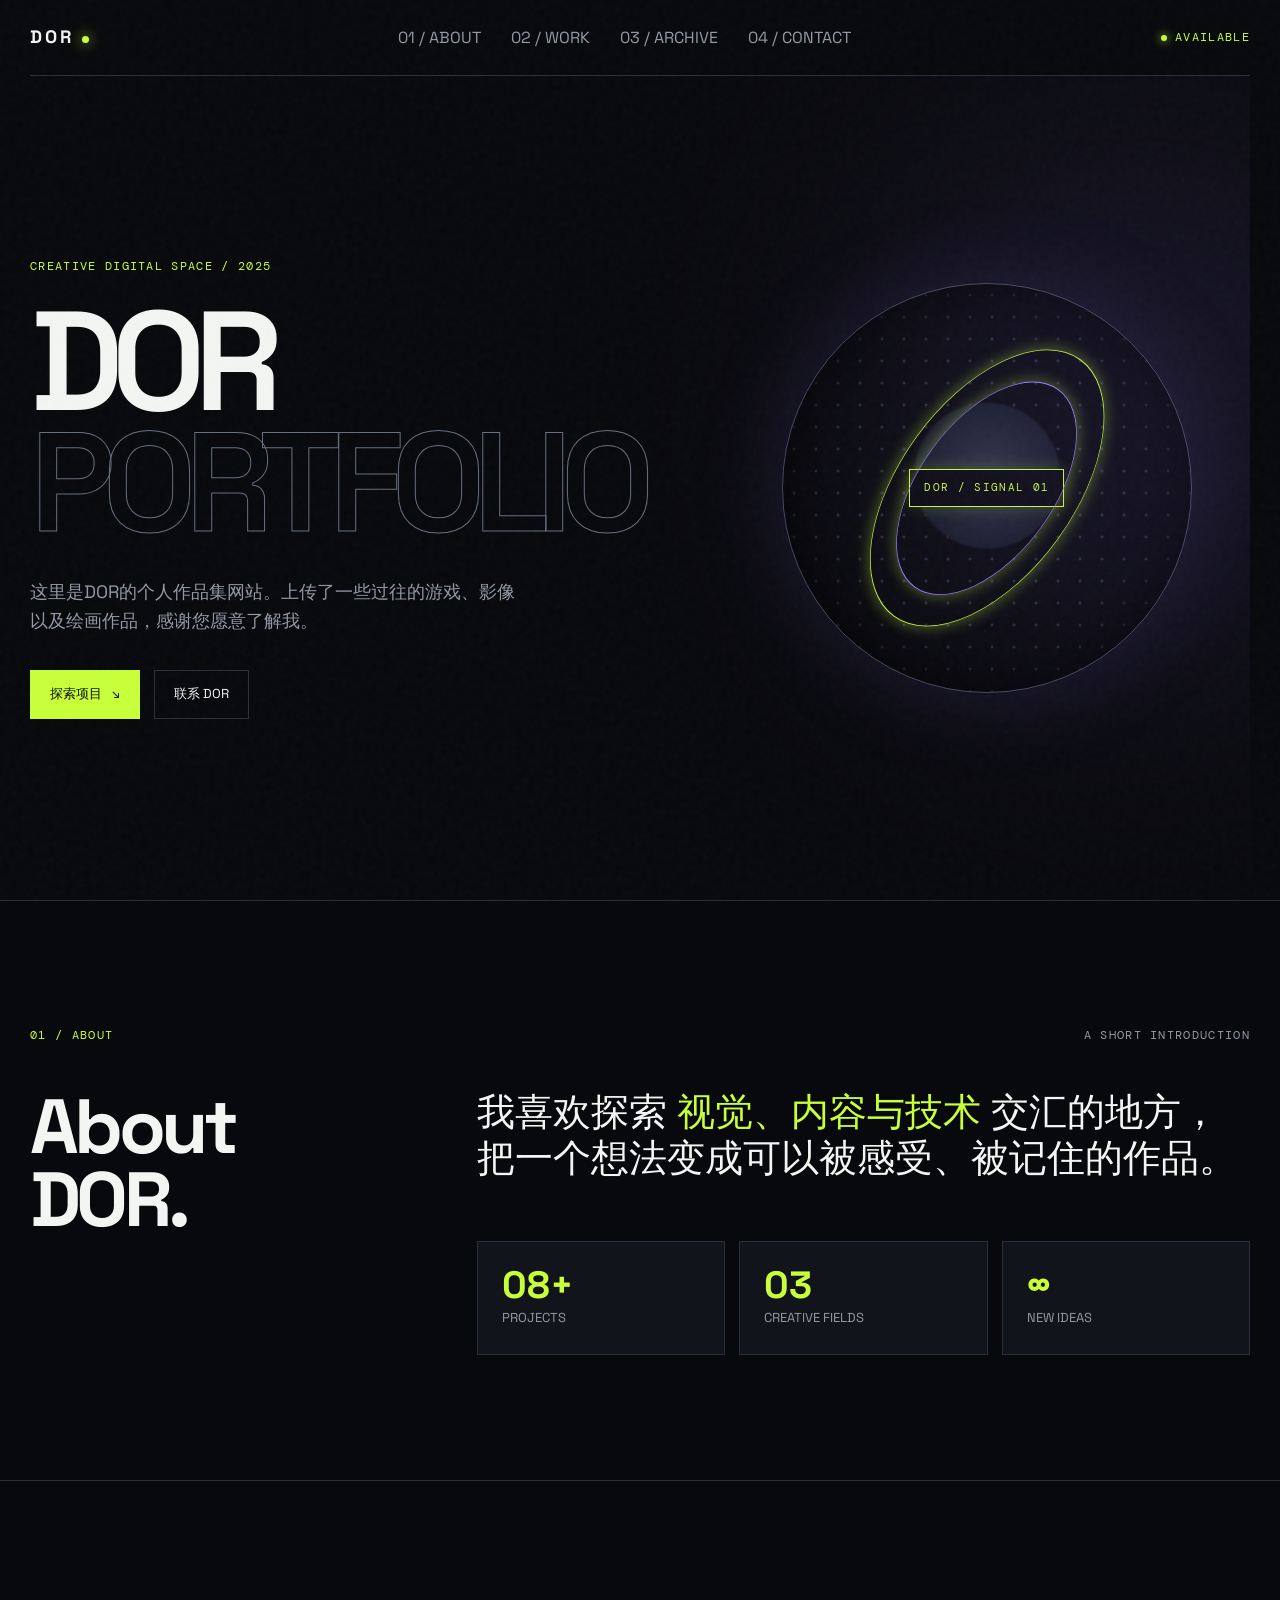
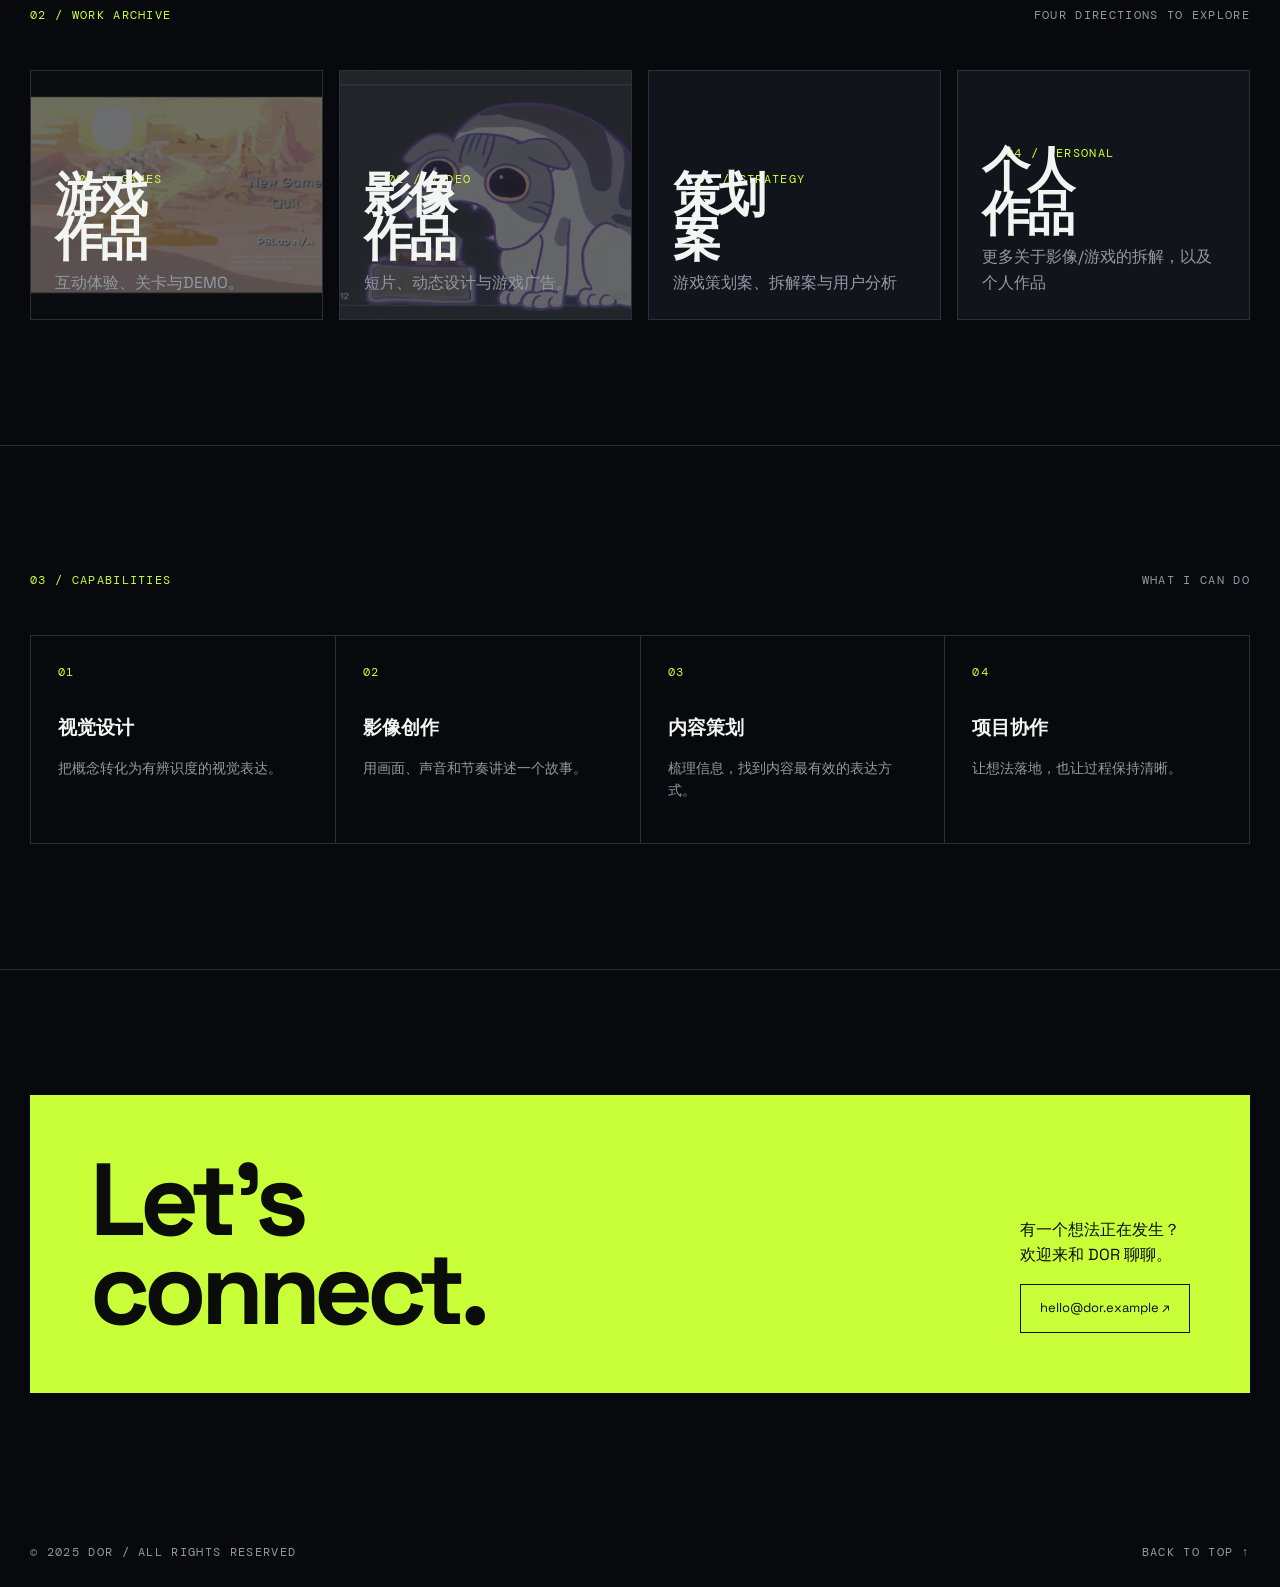
==== index.html @ 0b0930b9 "Update portfolio page metadata" ====
<!DOCTYPE html>
<html lang="zh-CN"><head><meta http-equiv="Content-Type" content="text/html; charset=UTF-8">

<meta name="viewport" content="width=device-width, initial-scale=1">
<meta name="description" content="DOR-作品展示主页">
<title>DOR - Portfolio 2026</title>
<style>
@import url('https://fonts.googleapis.com/css2?family=DM+Mono:wght@400;500&family=Space+Grotesk:wght@400;500;600;700&display=swap');
:root{--bg:#08090c;--panel:#11141a;--panel2:#171b23;--text:#f3f5f2;--muted:#9299a5;--line:#2a303b;--lime:#c8ff39;--violet:#9b7cff;--cyan:#67e8f9;--max:1220px}
*{box-sizing:border-box}html{scroll-behavior:smooth}body{margin:0;background:var(--bg);color:var(--text);font-family:'Space Grotesk',Arial,sans-serif;line-height:1.6;overflow-x:hidden}a{color:inherit;text-decoration:none}.noise{position:fixed;inset:0;pointer-events:none;opacity:.035;z-index:10;background-image:url("data:image/svg+xml,%3Csvg viewBox='0 0 160 160' xmlns='http://www.w3.org/2000/svg'%3E%3Cfilter id='n'%3E%3CfeTurbulence type='fractalNoise' baseFrequency='.9' numOctaves='4' stitchTiles='stitch'/%3E%3C/filter%3E%3Crect width='100%25' height='100%25' filter='url(%23n)' opacity='.75'/%3E%3C/svg%3E")}.container{width:min(calc(100% - 48px),var(--max));margin:auto}.mono{font-family:'DM Mono',monospace;text-transform:uppercase;letter-spacing:.11em;font-size:12px}.nav{height:76px;border-bottom:1px solid var(--line);display:flex;align-items:center;justify-content:space-between;position:relative;z-index:2}.brand{font-weight:700;letter-spacing:.18em;font-size:18px}.brand i{display:inline-block;width:7px;height:7px;background:var(--lime);border-radius:50%;margin-left:7px;box-shadow:0 0 14px var(--lime)}.navlinks{display:flex;gap:30px;color:var(--muted)}.navlinks a:hover{color:var(--lime)}.status{color:var(--lime);display:flex;align-items:center;gap:8px}.status:before{content:'';width:6px;height:6px;border-radius:50%;background:var(--lime);box-shadow:0 0 10px var(--lime)}
.hero{min-height:calc(100vh - 76px);display:grid;grid-template-columns:1.1fr .9fr;align-items:center;gap:50px;position:relative;overflow:hidden}.hero:after{content:'';position:absolute;width:480px;height:480px;border-radius:50%;right:-130px;top:10%;background:var(--violet);filter:blur(140px);opacity:.16;pointer-events:none}.eyebrow{color:var(--lime);margin-bottom:25px}.hero h1{font-size:clamp(64px,11vw,156px);line-height:.86;letter-spacing:-.09em;margin:0 0 35px;font-weight:600;max-width:730px}.hero h1 span{color:transparent;-webkit-text-stroke:1px #65707f}.hero-copy{max-width:500px;color:var(--muted);font-size:18px}.hero-actions{display:flex;gap:14px;margin-top:34px;flex-wrap:wrap}.btn{display:inline-flex;align-items:center;gap:10px;padding:13px 19px;border:1px solid var(--line);font-size:13px;transition:.25s}.btn.primary{background:var(--lime);border-color:var(--lime);color:#0b0d0b}.btn:hover{transform:translateY(-3px);box-shadow:0 0 24px #c8ff3940}.orb{width:min(100%,410px);aspect-ratio:1;border:1px solid #424958;border-radius:50%;margin:auto;position:relative;display:grid;place-items:center;background:radial-gradient(circle at 50% 47%,#272e3c 0 4%,#151a24 24%,transparent 25%),radial-gradient(circle,#242b38 0 1px,transparent 2px);background-size:auto,22px 22px;box-shadow:inset 0 0 60px #000,0 0 100px #9b7cff22}.orb:before,.orb:after{content:'';position:absolute;border:1px solid var(--lime);border-radius:50%;inset:11%;transform:rotate(36deg) scaleX(.55);box-shadow:0 0 20px #c8ff3966}.orb:after{inset:20%;border-color:var(--violet);transform:rotate(-54deg) scaleY(.55)}.orb-label{position:absolute;background:var(--bg);padding:9px 14px;color:var(--lime);border:1px solid var(--lime);font-size:11px;letter-spacing:.12em;box-shadow:0 0 18px #c8ff3933}
.section{padding:125px 0;border-top:1px solid var(--line)}.section-head{display:flex;justify-content:space-between;align-items:flex-end;margin-bottom:45px}.section h2{font-size:clamp(38px,6vw,78px);letter-spacing:-.06em;line-height:.95;margin:0}.section-index{color:var(--lime)}.intro{display:grid;grid-template-columns:1fr 2fr;gap:60px}.intro p{font-size:clamp(22px,3vw,38px);line-height:1.2;margin:0;max-width:780px}.intro p em{color:var(--lime);font-style:normal}.stats{display:grid;grid-template-columns:repeat(3,1fr);gap:14px;margin-top:60px}.stat{border:1px solid var(--line);padding:24px;background:var(--panel)}.stat strong{font-size:38px;display:block;color:var(--lime);line-height:1}.stat span{color:var(--muted);font-size:13px}
.work-grid{display:grid;grid-template-columns:1.35fr .85fr;gap:16px}.work-card{min-height:360px;background:var(--panel);border:1px solid var(--line);position:relative;overflow:hidden;padding:25px;display:flex;flex-direction:column;justify-content:space-between;transition:.3s}.work-card:hover{border-color:var(--lime);transform:translateY(-5px)}.work-card.large{grid-row:span 2;min-height:736px}.visual{position:absolute;inset:0;opacity:.72;background:radial-gradient(circle at 70% 35%,#9b7cffaa 0 2%,transparent 24%),linear-gradient(135deg,#131825,#090a0e 65%)}.work-card:nth-child(2) .visual{background:radial-gradient(circle at 30% 45%,#c8ff39aa 0 1%,transparent 20%),linear-gradient(145deg,#26331e,#0b0e0d 70%)}.work-card:nth-child(3) .visual{background:linear-gradient(135deg,#152c36,#11141a 54%),repeating-linear-gradient(120deg,transparent 0 15px,#67e8f922 16px 17px)}.work-card:after{content:'↗';position:absolute;right:25px;bottom:20px;font-size:28px;color:var(--lime)}.work-meta,.work-title{position:relative;z-index:1}.work-meta{display:flex;justify-content:space-between;color:#d1d5dc}.work-title h3{font-size:clamp(28px,4vw,54px);letter-spacing:-.06em;margin:0 0 6px}.work-title p{color:#bdc3cb;margin:0;max-width:390px}.play{display:inline-grid;place-items:center;width:48px;height:48px;border:1px solid var(--lime);color:var(--lime);border-radius:50%;font-size:16px}
.skills{display:grid;grid-template-columns:repeat(4,1fr);gap:1px;background:var(--line);border:1px solid var(--line)}.skill{background:var(--bg);padding:27px;min-height:180px}.skill b{font-size:19px}.skill p{color:var(--muted);font-size:14px}.skill-no{color:var(--lime);display:block;margin-bottom:30px}.contact{background:var(--lime);color:#0b0d0b;padding:60px;display:flex;justify-content:space-between;gap:30px;align-items:end}.contact h2{font-size:clamp(42px,8vw,105px);margin:0;line-height:.87}.contact .btn{border-color:#0b0d0b;color:#0b0d0b}.footer{padding:25px 0;color:var(--muted);display:flex;justify-content:space-between}.mobile-toggle{display:none;background:none;border:0;color:var(--text);font-size:22px}
@media(max-width:800px){.container{width:min(calc(100% - 30px),var(--max))}.navlinks{display:none}.mobile-toggle{display:block}.navlinks.open{display:flex;position:absolute;top:76px;left:0;right:0;background:var(--bg);padding:20px;flex-direction:column;border-bottom:1px solid var(--line)}.status{display:none}.hero{grid-template-columns:1fr;padding:80px 0 100px;min-height:auto}.hero h1{font-size:clamp(64px,20vw,120px)}.orb{width:min(82vw,350px);margin-top:20px}.section{padding:80px 0}.intro{grid-template-columns:1fr;gap:25px}.stats{margin-top:35px}.work-grid{grid-template-columns:1fr}.work-card.large{grid-row:auto;min-height:480px}.work-card{min-height:330px}.skills{grid-template-columns:1fr 1fr}.skill{min-height:160px;padding:18px}.contact{padding:35px 25px;display:block}.contact .btn{margin-top:28px}.footer{font-size:11px}}
@media(max-width:460px){.skills{grid-template-columns:1fr}.hero-copy{font-size:16px}.section-head{display:block}.section-index{display:block;margin-bottom:18px}}

.category-grid{display:grid;grid-template-columns:repeat(4,1fr);gap:16px}.category-card{min-height:250px;background:var(--panel);border:1px solid var(--line);position:relative;overflow:hidden;padding:24px;display:flex;flex-direction:column;justify-content:flex-end;transition:.3s}.category-card:hover{border-color:var(--lime);transform:translateY(-5px)}.category-card h3{font-size:clamp(28px,4vw,48px);line-height:.92;letter-spacing:-.06em;margin:8px 0}.category-card p{color:var(--muted);margin:0}.category-no{color:var(--lime);position:absolute;left:24px;top:24px}.category-card>.category-cover{position:absolute;inset:0;width:100%;height:100%;object-fit:cover;opacity:.38;filter:saturate(.72) contrast(1.08);z-index:0}.category-card>*:not(.category-cover){position:relative;z-index:1}.category-view{display:none;padding:110px 0 130px;border-top:1px solid var(--line)}.category-view.is-active{display:block}.view-top{display:flex;justify-content:space-between;align-items:flex-end;gap:40px;margin-bottom:55px}.view-top h1{font-size:clamp(58px,10vw,132px);line-height:.86;letter-spacing:-.08em;margin:14px 0 24px}.view-top h1 span{color:transparent;-webkit-text-stroke:1px #65707f}.view-copy{max-width:560px;color:var(--muted);font-size:18px;margin:0}.view-back{color:var(--lime);white-space:nowrap}.archive-grid{display:grid;grid-template-columns:repeat(3,1fr);gap:16px}.archive-card{min-height:300px;background:var(--panel);border:1px solid var(--line);padding:24px;display:flex;flex-direction:column;justify-content:space-between;transition:.3s}.archive-card:hover{border-color:var(--lime);transform:translateY(-5px)}.archive-card h2{font-size:clamp(26px,3vw,42px);letter-spacing:-.05em;margin:12px 0 8px}.archive-card p{color:var(--muted);margin:0}.archive-tag{color:var(--lime)}.archive-card.placeholder{border-style:dashed;color:var(--muted);justify-content:center;align-items:flex-start;gap:18px}.archive-card.placeholder strong{font-size:64px;line-height:1;color:var(--lime);font-weight:400}.game-media{margin:-24px -24px 22px;aspect-ratio:16/9;background:#050608;overflow:hidden}.game-media video{display:block;width:100%;height:100%;object-fit:cover}.view-note{color:var(--muted);margin:28px 0 0}.archive-card.has-cover{position:relative;overflow:hidden}.archive-card.has-cover .archive-cover{position:absolute;inset:0;width:100%;height:100%;object-fit:cover;opacity:.32;filter:saturate(.8) contrast(1.08)}.archive-card.has-cover>div,.archive-card.has-cover>a{position:relative;z-index:1}
@media(max-width:900px){.category-grid{grid-template-columns:repeat(2,1fr)}.archive-grid{grid-template-columns:repeat(2,1fr)}}@media(max-width:800px){.view-top{display:block}.view-back{display:inline-block;margin-top:24px}}@media(max-width:520px){.category-grid,.archive-grid{grid-template-columns:1fr}.category-card{min-height:200px}.view-top h1{font-size:clamp(52px,16vw,86px)}}
/* The ninth game is a portrait video (642 x 1136), so keep its native frame
   instead of forcing it into the archive's default 16:9 media box. */
.game-media:has(video[poster$="game-9-cover.png"]){aspect-ratio:642/1136}
.game-media:has(video[poster$="game-9-cover.png"]) video{object-fit:contain;background:#050608}
.archive-card:has(video[poster$="game-9-cover.png"]){align-self:start}
.video-media{margin:-24px -24px 22px;aspect-ratio:9/16;background:#050608;overflow:hidden}
.video-media video{display:block;width:100%;height:100%;object-fit:contain;background:#050608}
.video-archive-card{align-self:start}
</style>
</head>
<body>
<div class="noise"></div>
<header class="container nav">
  <a class="brand" href="#top">DOR<i></i></a>
  <nav class="navlinks" id="navlinks"><a href="#about">01 / ABOUT</a><a href="#archive">02 / WORK</a><a href="#archive">03 / ARCHIVE</a><a href="#contact">04 / CONTACT</a></nav>
  <div class="status mono">AVAILABLE</div><button class="mobile-toggle" aria-label="打开菜单" onclick="document.getElementById(&#39;navlinks&#39;).classList.toggle(&#39;open&#39;)">☰</button>
</header>
<main id="top"><div class="home-content" id="home-content">
<section class="container hero"><div><div class="eyebrow mono">CREATIVE DIGITAL SPACE / 2025</div><h1>DOR<br><span>PORTFOLIO</span></h1><p class="hero-copy">这里是DOR的个人作品集网站。上传了一些过往的游戏、影像以及绘画作品，感谢您愿意了解我。</p><div class="hero-actions"><a class="btn primary" href="#archive">探索项目 <span>↘</span></a><a class="btn" href="#contact">联系 DOR</a></div></div><div class="orb"><div class="orb-label mono">DOR / SIGNAL 01</div></div></section>
<section class="section" id="about"><div class="container"><div class="section-head"><span class="section-index mono">01 / ABOUT</span><span class="mono" style="color:var(--muted)">A SHORT INTRODUCTION</span></div><div class="intro"><h2>About<br>DOR.</h2><div><p>我喜欢探索 <em>视觉、内容与技术</em> 交汇的地方，把一个想法变成可以被感受、被记住的作品。</p><div class="stats"><div class="stat"><strong>08+</strong><span>PROJECTS</span></div><div class="stat"><strong>03</strong><span>CREATIVE FIELDS</span></div><div class="stat"><strong>∞</strong><span>NEW IDEAS</span></div></div></div></div></div></section>

<section class="section" id="archive"><div class="container"><div class="section-head"><span class="section-index mono">02 / WORK ARCHIVE</span><span class="mono" style="color:var(--muted)">FOUR DIRECTIONS TO EXPLORE</span></div><div class="category-grid"><a class="category-card" href="#games"><img class="category-cover" src="assets/videos/games-cover.jpg" alt="游戏作品封面"><span class="category-no mono">01 / GAMES</span><h3>游戏<br>作品</h3><p>互动体验、关卡与DEMO。</p></a><a class="category-card" href="#video"><img class="category-cover" src="assets/videos/video-archive-cover.png" alt="影像作品封面"><span class="category-no mono">02 / VIDEO</span><h3>影像<br>作品</h3><p>短片、动态设计与游戏广告。</p></a><a class="category-card" href="#strategy"><span class="category-no mono">03 / STRATEGY</span><h3>策划<br>案</h3><p>游戏策划案、拆解案与用户分析</p></a><a class="category-card" href="#personal"><span class="category-no mono">04 / PERSONAL</span><h3>个人<br>作品</h3><p>更多关于影像/游戏的拆解，以及个人作品</p></a></div></div></section>
<section class="section" id="skills"><div class="container"><div class="section-head"><span class="section-index mono">03 / CAPABILITIES</span><span class="mono" style="color:var(--muted)">WHAT I CAN DO</span></div><div class="skills"><div class="skill"><span class="skill-no mono">01</span><b>视觉设计</b><p>把概念转化为有辨识度的视觉表达。</p></div><div class="skill"><span class="skill-no mono">02</span><b>影像创作</b><p>用画面、声音和节奏讲述一个故事。</p></div><div class="skill"><span class="skill-no mono">03</span><b>内容策划</b><p>梳理信息，找到内容最有效的表达方式。</p></div><div class="skill"><span class="skill-no mono">04</span><b>项目协作</b><p>让想法落地，也让过程保持清晰。</p></div></div></div></section>
<section class="section" id="contact"><div class="container"><div class="contact"><h2>Let's<br>connect.</h2><div><p>有一个想法正在发生？<br>欢迎来和 DOR 聊聊。</p><a class="btn" href="mailto:hello@dor.example">hello@dor.example ↗</a></div></div></div></section>
</div>
<section class="category-view" id="games" data-view="games"><div class="container"><div class="view-top"><div><span class="section-index mono">01 / GAMES</span><h1>游戏<br><span>作品</span></h1><p class="view-copy">互动体验、关卡与DEMO。这里会收录游戏原型、交互叙事和可玩的作品。</p></div><a class="view-back mono" href="#archive">← 返回作品板块</a></div><div class="archive-grid"><article class="archive-card"><div class="game-media"><video controls playsinline preload="none" poster="assets/videos/game-cover-1.jpg"><source src="assets/videos/game-1.mp4" type="video/mp4">你的浏览器不支持视频播放。</video></div><div><span class="archive-tag mono">FEATURED / 001</span><h2>游戏作品 01</h2><p>《悠·田》农耕主题挂机休闲游戏</p></div><span class="mono">GAMEPLAY VIDEO ↗</span></article><article class="archive-card"><div class="game-media"><video controls playsinline preload="none" poster="assets/videos/game-2-cover.jpg"><source src="assets/videos/game-2.mp4" type="video/mp4">你的浏览器不支持视频播放。</video></div><div><span class="archive-tag mono">FEATURED / 002</span><h2>游戏作品 02</h2><p>《关于我变成面包人那件事》动作冒险游戏</p></div><span class="mono">GAMEPLAY VIDEO ↗</span></article><article class="archive-card"><div class="game-media"><video controls playsinline preload="none" poster="assets/videos/game-3-cover.jpg"><source src="assets/videos/game-3.mp4" type="video/mp4">你的浏览器不支持视频播放。</video></div><div><span class="archive-tag mono">FEATURED / 003</span><h2>游戏作品 03</h2><p>《等待风来》模拟经营类游戏</p></div><span class="mono">GAMEPLAY VIDEO ↗</span></article><article class="archive-card"><div class="game-media"><video controls playsinline preload="none" poster="assets/videos/games-4-cover.png"><source src="assets/videos/games-4.mp4" type="video/mp4">你的浏览器不支持视频播放。</video></div><div><span class="archive-tag mono">FEATURED / 004</span><h2>游戏作品 04</h2><p>《游戏开始在一周目后》动作冒险游戏</p></div><span class="mono">GAMEPLAY VIDEO ↗</span></article><article class="archive-card"><div class="game-media"><video controls playsinline preload="none" poster="assets/videos/game-5-cover.png"><source src="assets/videos/game-5-1.mp4" type="video/mp4">你的浏览器不支持视频播放。</video></div><div><span class="archive-tag mono">FEATURED / 005</span><h2>游戏作品 05</h2><p>《诗尔华的十天》角色扮演类游戏</p></div><span class="mono">GAMEPLAY VIDEO ↗</span></article><article class="archive-card"><div class="game-media"><video controls playsinline preload="none" poster="assets/videos/game-6-cover.png"><source src="assets/videos/game-6.mp4" type="video/mp4">你的浏览器不支持视频播放。</video></div><div><span class="archive-tag mono">FEATURED / 006</span><h2>游戏作品 06</h2><p>《Toroni Zero》2D像素平台跳跃+解谜</p></div><span class="mono">GAMEPLAY VIDEO ↗</span></article><article class="archive-card"><div class="game-media"><video controls playsinline preload="none" poster="assets/videos/game-7-cover.png"><source src="assets/videos/game-7-1.mp4" type="video/mp4">你的浏览器不支持视频播放。</video></div><div><span class="archive-tag mono">FEATURED / 007</span><h2>游戏作品 07</h2><p>《跌入梦境》休闲解密类游戏</p></div><span class="mono">GAMEPLAY VIDEO ↗</span></article><article class="archive-card"><div class="game-media"><video controls playsinline preload="none" poster="assets/videos/game-8-cover.png"><source src="assets/videos/game-8-1.mp4" type="video/mp4">你的浏览器不支持视频播放。</video></div><div><span class="archive-tag mono">FEATURED / 008</span><h2>游戏作品 08</h2><p>《Belief》动作冒险类游戏</p></div><span class="mono">GAMEPLAY VIDEO ↗</span></article><article class="archive-card"><div class="game-media"><video controls playsinline preload="none" poster="assets/videos/game-9-cover.png"><source src="assets/videos/game-9.mp4" type="video/mp4">你的浏览器不支持视频播放。</video></div><div><span class="archive-tag mono">FEATURED / 009</span><h2>游戏作品 09</h2><p>《Farm Feud》试玩广告</p></div><span class="mono">GAMEPLAY VIDEO ↗</span></article><article class="archive-card placeholder"><div><span class="mono">OPEN SLOT / 010</span><strong>+</strong></div><p>上传下一个游戏作品</p></article></div><p class="view-note mono">更新方式：复制一个卡片，替换标题、描述与链接即可。</p></div></section>
<section class="category-view" id="video" data-view="video"><div class="container"><div class="view-top"><div><span class="section-index mono">02 / VIDEO</span><h1>影像<br><span>作品</span></h1><p class="view-copy">短片、动态设计与游戏广告。适合放置视频封面、播放器链接、幕后花絮和系列作品。</p></div><a class="view-back mono" href="#archive">← 返回作品板块</a></div><div class="archive-grid"><article class="archive-card video-archive-card"><div class="video-media"><video controls playsinline preload="none" poster="assets/videos/video-1-cover.png"><source src="assets/videos/video-1.mp4" type="video/mp4">你的浏览器不支持视频播放。</video></div><div><span class="archive-tag mono">FEATURED / 001</span><h2>广告作品 01</h2><p>《Farm Feud》游戏广告素材</p></div><span class="mono">VIDEO / AD ↗</span></article><article class="archive-card video-archive-card"><div class="video-media"><video controls playsinline preload="none" poster="assets/videos/video-2-cover.png"><source src="assets/videos/video-2.mp4" type="video/mp4">你的浏览器不支持视频播放。</video></div><div><span class="archive-tag mono">FEATURED / 002</span><h2>广告作品 02</h2><p>《Farm Feud》游戏广告素材</p></div><span class="mono">VIDEO / AD ↗</span></article><article class="archive-card video-archive-card"><div class="video-media"><video controls playsinline preload="none" poster="assets/videos/video-3-cover.png"><source src="assets/videos/video-3.mp4" type="video/mp4">你的浏览器不支持视频播放。</video></div><div><span class="archive-tag mono">FEATURED / 003</span><h2>广告作品 03</h2><p>《Farm Feud》游戏广告素材</p></div><span class="mono">VIDEO / AD ↗</span></article><article class="archive-card video-archive-card"><div class="video-media"><video controls playsinline preload="none" poster="assets/videos/video-4-cover.png"><source src="assets/videos/video-4.mp4" type="video/mp4">你的浏览器不支持视频播放。</video></div><div><span class="archive-tag mono">FEATURED / 004</span><h2>广告作品 04</h2><p>《Farm Feud》游戏广告素材</p></div><span class="mono">VIDEO / AD ↗</span></article><article class="archive-card placeholder"><div><span class="mono">OPEN SLOT / 005</span><strong>+</strong></div><p>上传下一个影像作品</p></article></div><p class="view-note mono">更新方式：把视频链接替换到对应卡片，或添加新的 archive-card。</p></div></section>
<section class="category-view" id="strategy" data-view="strategy"><div class="container"><div class="view-top"><div><span class="section-index mono">03 / STRATEGY</span><h1>策划<br><span>案</span></h1><p class="view-copy">游戏策划案、拆解案与用户分析。用清晰的结构展示洞察、概念、执行与结果。</p></div><a class="view-back mono" href="#archive">← 返回作品板块</a></div><div class="archive-grid"><article class="archive-card placeholder"><div><span class="mono">OPEN SLOT / 001</span><strong>+</strong></div><p>上传第一份策划案</p></article><article class="archive-card placeholder"><div><span class="mono">OPEN SLOT / 002</span><strong>+</strong></div><p>上传下一份策划案</p></article><article class="archive-card placeholder"><div><span class="mono">OPEN SLOT / 003</span><strong>+</strong></div><p>上传下一份策划案</p></article></div><p class="view-note mono">更新方式：补充项目背景、职责、策略与成果，保持每张卡片信息简洁。</p></div></section>
<section class="category-view" id="personal" data-view="personal"><div class="container"><div class="view-top"><div><span class="section-index mono">04 / PERSONAL</span><h1>个人<br><span>作品</span></h1><p class="view-copy">更多关于影像/游戏的拆解，以及个人作品。记录个人实验、插画、文字、代码和其他正在发生的创作。</p></div><a class="view-back mono" href="#archive">← 返回作品板块</a></div><div class="archive-grid"><article class="archive-card"><div><span class="archive-tag mono">FEATURED / 001</span><h2>New Rituals</h2><p>一套关于日常、秩序与个人表达的视觉练习。</p></div><span class="mono">PERSONAL STUDY ↗</span></article><article class="archive-card placeholder"><div><span class="mono">OPEN SLOT / 002</span><strong>+</strong></div><p>上传下一个个人作品</p></article><article class="archive-card placeholder"><div><span class="mono">OPEN SLOT / 003</span><strong>+</strong></div><p>上传下一个个人作品</p></article></div><p class="view-note mono">更新方式：这里可以自由放入任何不属于前三类的作品。</p></div></section>
</main>
<footer class="container footer mono"><span>© 2025 DOR / ALL RIGHTS RESERVED</span><a href="#top">BACK TO TOP ↑</a></footer>
<script>document.querySelectorAll('.navlinks a').forEach(a=>a.addEventListener('click',()=>document.getElementById('navlinks').classList.remove('open')));</script>

<script>
const views=['games','video','strategy','personal'];
const home=document.getElementById('home-content');
const nav=document.getElementById('navlinks');
function renderView(){const key=location.hash.slice(1);const active=views.includes(key)?key:null;home.hidden=Boolean(active);document.querySelectorAll('.category-view').forEach(view=>view.classList.toggle('is-active',view.dataset.view===active));document.querySelectorAll('.navlinks a').forEach(link=>link.classList.toggle('active',link.getAttribute('href')==='#'+active));if(active)window.scrollTo(0,0);}
if(location.hash==='#work')location.hash='#archive';window.addEventListener('hashchange',renderView);document.querySelectorAll('.navlinks a').forEach(link=>link.addEventListener('click',()=>nav.classList.remove('open')));renderView();
</script>

<script>
// Add the next portrait ad reels without changing the existing archive markup.
const videoArchive=document.querySelector('#video .archive-grid');
const videoSlot=videoArchive?.querySelector('.archive-card.placeholder');
if(videoArchive&&videoSlot){
  const reels=Array.from({length:9},(_,i)=>i+5).map(n=>{
    const number=String(n).padStart(3,'0');
    const description=n>=8?'《钓鱼大咖》游戏广告素材':'《Farm Feud》游戏广告素材';
    return `<article class="archive-card video-archive-card"><div class="video-media"><video controls playsinline preload="none" poster="assets/videos/video-${n}-cover.png"><source src="assets/videos/video-${n}.mp4" type="video/mp4">你的浏览器不支持视频播放。</video></div><div><span class="archive-tag mono">FEATURED / ${number}</span><h2>广告作品 ${String(n).padStart(2,'0')}</h2><p>${description}</p></div><span class="mono">VIDEO / AD ↗</span></article>`;
  }).join('');
  videoSlot.outerHTML=reels+`<article class="archive-card placeholder"><div><span class="mono">OPEN SLOT / 014</span><strong>+</strong></div><p>上传下一个影像作品</p></article>`;
}
</script>

</body></html>
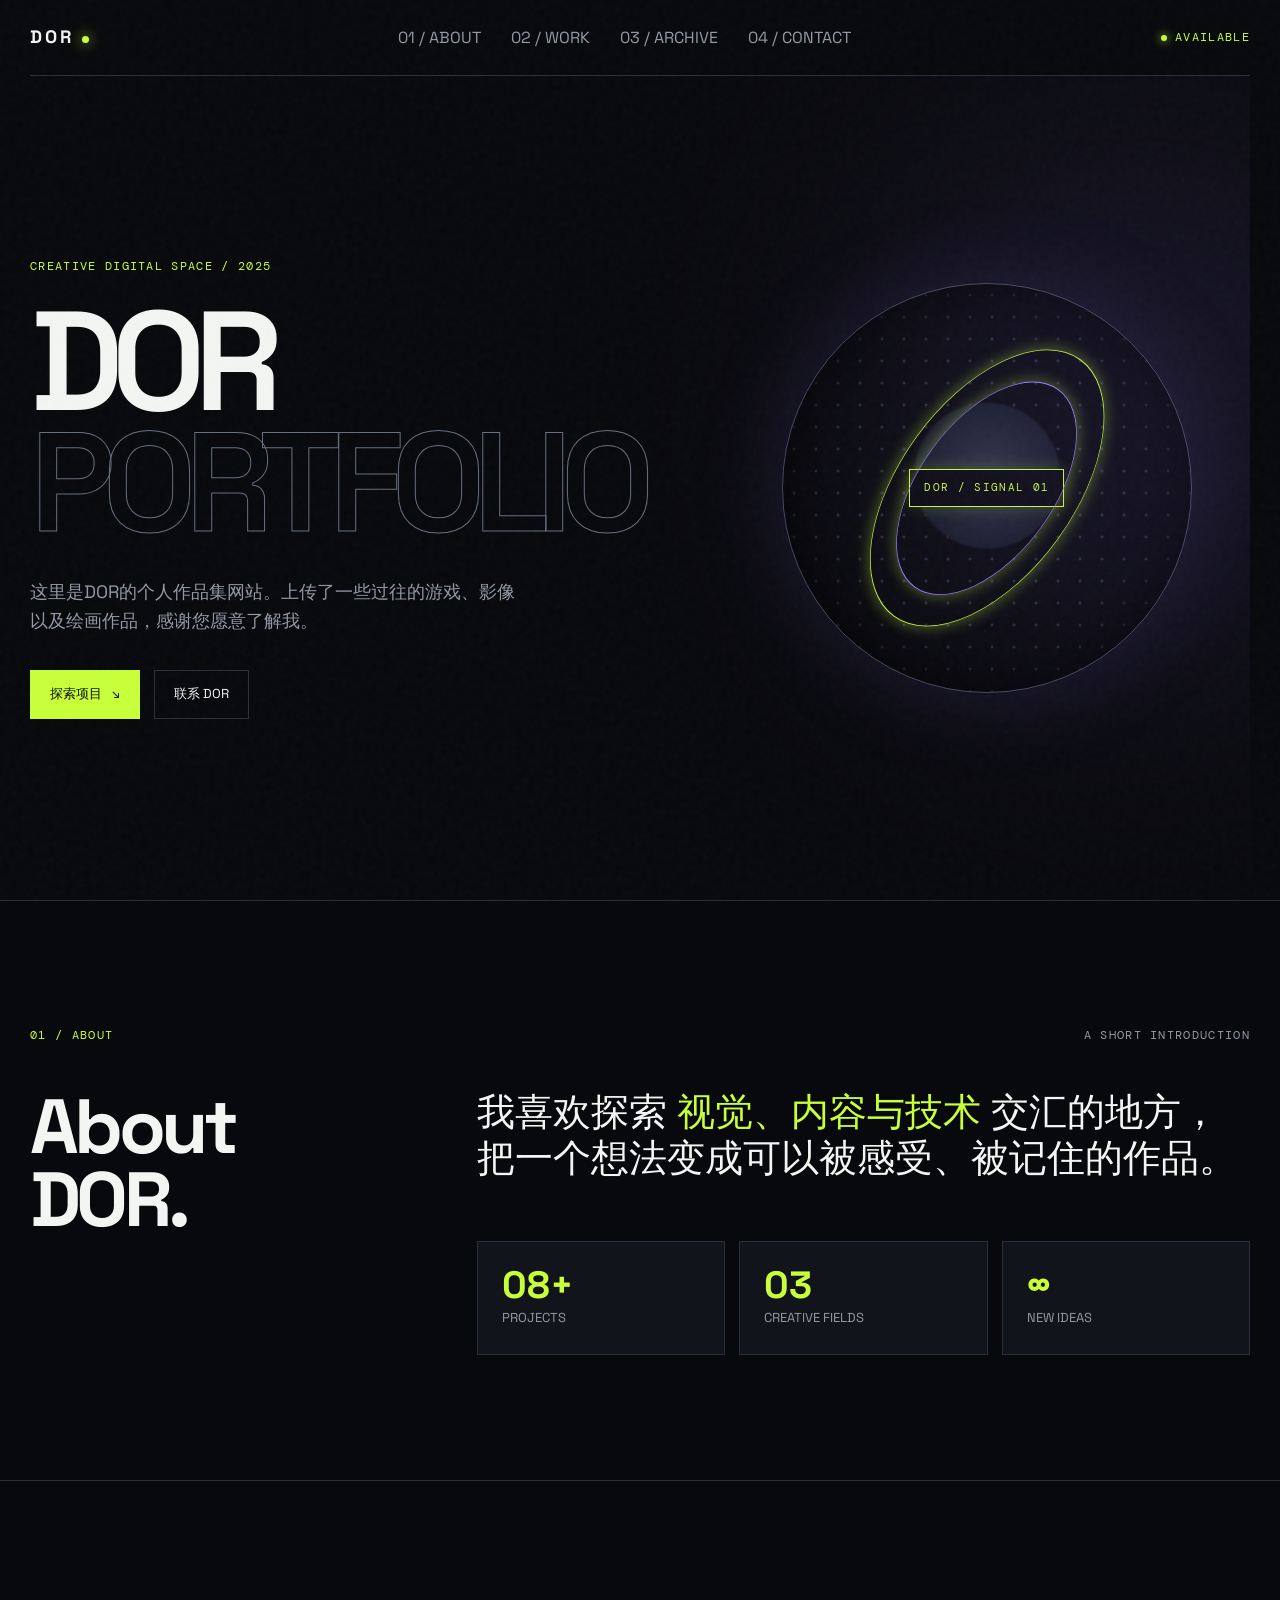
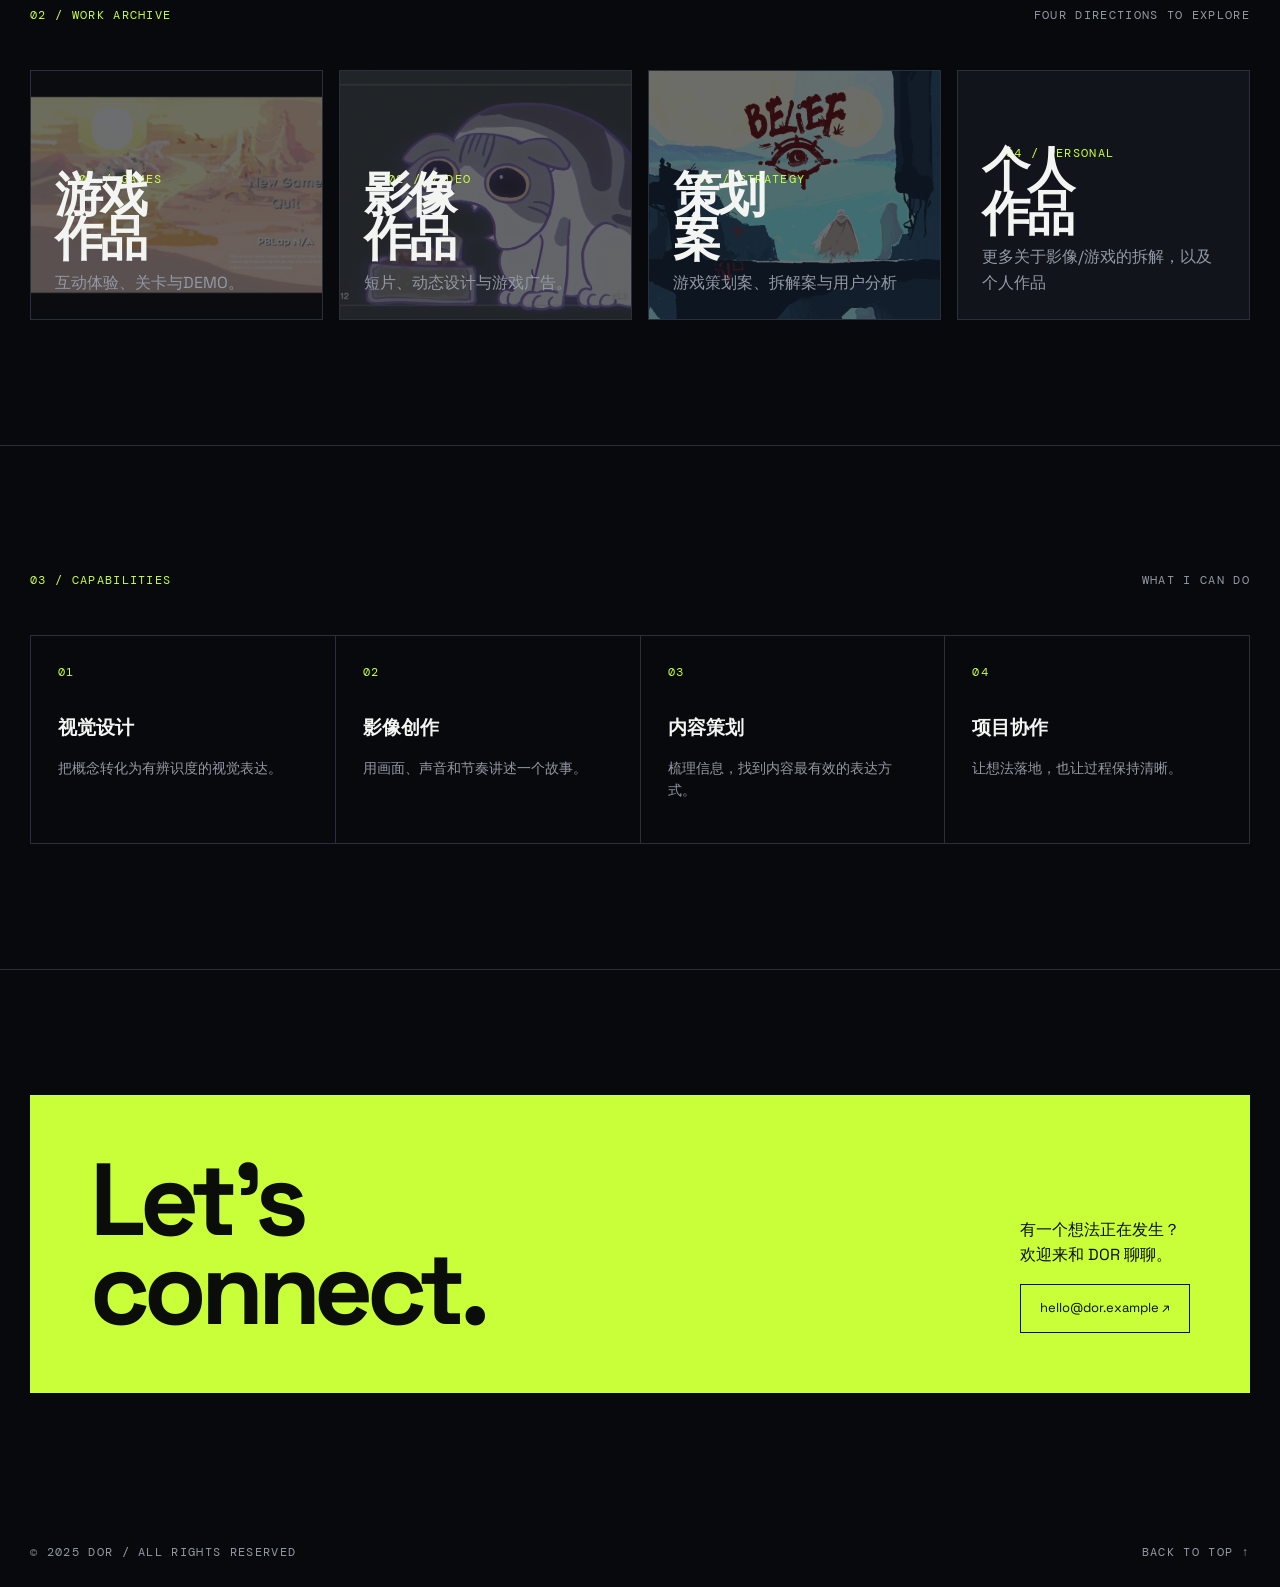
==== commit 7c93303d: "Add cover image to strategy archive card" ====
--- a/index.html
+++ b/index.html
@@ -38,7 +38,7 @@
 <section class="container hero"><div><div class="eyebrow mono">CREATIVE DIGITAL SPACE / 2025</div><h1>DOR<br><span>PORTFOLIO</span></h1><p class="hero-copy">这里是DOR的个人作品集网站。上传了一些过往的游戏、影像以及绘画作品，感谢您愿意了解我。</p><div class="hero-actions"><a class="btn primary" href="#archive">探索项目 <span>↘</span></a><a class="btn" href="#contact">联系 DOR</a></div></div><div class="orb"><div class="orb-label mono">DOR / SIGNAL 01</div></div></section>
 <section class="section" id="about"><div class="container"><div class="section-head"><span class="section-index mono">01 / ABOUT</span><span class="mono" style="color:var(--muted)">A SHORT INTRODUCTION</span></div><div class="intro"><h2>About<br>DOR.</h2><div><p>我喜欢探索 <em>视觉、内容与技术</em> 交汇的地方，把一个想法变成可以被感受、被记住的作品。</p><div class="stats"><div class="stat"><strong>08+</strong><span>PROJECTS</span></div><div class="stat"><strong>03</strong><span>CREATIVE FIELDS</span></div><div class="stat"><strong>∞</strong><span>NEW IDEAS</span></div></div></div></div></div></section>
 
-<section class="section" id="archive"><div class="container"><div class="section-head"><span class="section-index mono">02 / WORK ARCHIVE</span><span class="mono" style="color:var(--muted)">FOUR DIRECTIONS TO EXPLORE</span></div><div class="category-grid"><a class="category-card" href="#games"><img class="category-cover" src="assets/videos/games-cover.jpg" alt="游戏作品封面"><span class="category-no mono">01 / GAMES</span><h3>游戏<br>作品</h3><p>互动体验、关卡与DEMO。</p></a><a class="category-card" href="#video"><img class="category-cover" src="assets/videos/video-archive-cover.png" alt="影像作品封面"><span class="category-no mono">02 / VIDEO</span><h3>影像<br>作品</h3><p>短片、动态设计与游戏广告。</p></a><a class="category-card" href="#strategy"><span class="category-no mono">03 / STRATEGY</span><h3>策划<br>案</h3><p>游戏策划案、拆解案与用户分析</p></a><a class="category-card" href="#personal"><span class="category-no mono">04 / PERSONAL</span><h3>个人<br>作品</h3><p>更多关于影像/游戏的拆解，以及个人作品</p></a></div></div></section>
+<section class="section" id="archive"><div class="container"><div class="section-head"><span class="section-index mono">02 / WORK ARCHIVE</span><span class="mono" style="color:var(--muted)">FOUR DIRECTIONS TO EXPLORE</span></div><div class="category-grid"><a class="category-card" href="#games"><img class="category-cover" src="assets/videos/games-cover.jpg" alt="游戏作品封面"><span class="category-no mono">01 / GAMES</span><h3>游戏<br>作品</h3><p>互动体验、关卡与DEMO。</p></a><a class="category-card" href="#video"><img class="category-cover" src="assets/videos/video-archive-cover.png" alt="影像作品封面"><span class="category-no mono">02 / VIDEO</span><h3>影像<br>作品</h3><p>短片、动态设计与游戏广告。</p></a><a class="category-card" href="#strategy"><img class="category-cover" src="assets/docs/belief-cover.png" alt="策划案封面"><span class="category-no mono">03 / STRATEGY</span><h3>策划<br>案</h3><p>游戏策划案、拆解案与用户分析</p></a><a class="category-card" href="#personal"><span class="category-no mono">04 / PERSONAL</span><h3>个人<br>作品</h3><p>更多关于影像/游戏的拆解，以及个人作品</p></a></div></div></section>
 <section class="section" id="skills"><div class="container"><div class="section-head"><span class="section-index mono">03 / CAPABILITIES</span><span class="mono" style="color:var(--muted)">WHAT I CAN DO</span></div><div class="skills"><div class="skill"><span class="skill-no mono">01</span><b>视觉设计</b><p>把概念转化为有辨识度的视觉表达。</p></div><div class="skill"><span class="skill-no mono">02</span><b>影像创作</b><p>用画面、声音和节奏讲述一个故事。</p></div><div class="skill"><span class="skill-no mono">03</span><b>内容策划</b><p>梳理信息，找到内容最有效的表达方式。</p></div><div class="skill"><span class="skill-no mono">04</span><b>项目协作</b><p>让想法落地，也让过程保持清晰。</p></div></div></div></section>
 <section class="section" id="contact"><div class="container"><div class="contact"><h2>Let's<br>connect.</h2><div><p>有一个想法正在发生？<br>欢迎来和 DOR 聊聊。</p><a class="btn" href="mailto:hello@dor.example">hello@dor.example ↗</a></div></div></div></section>
 </div>
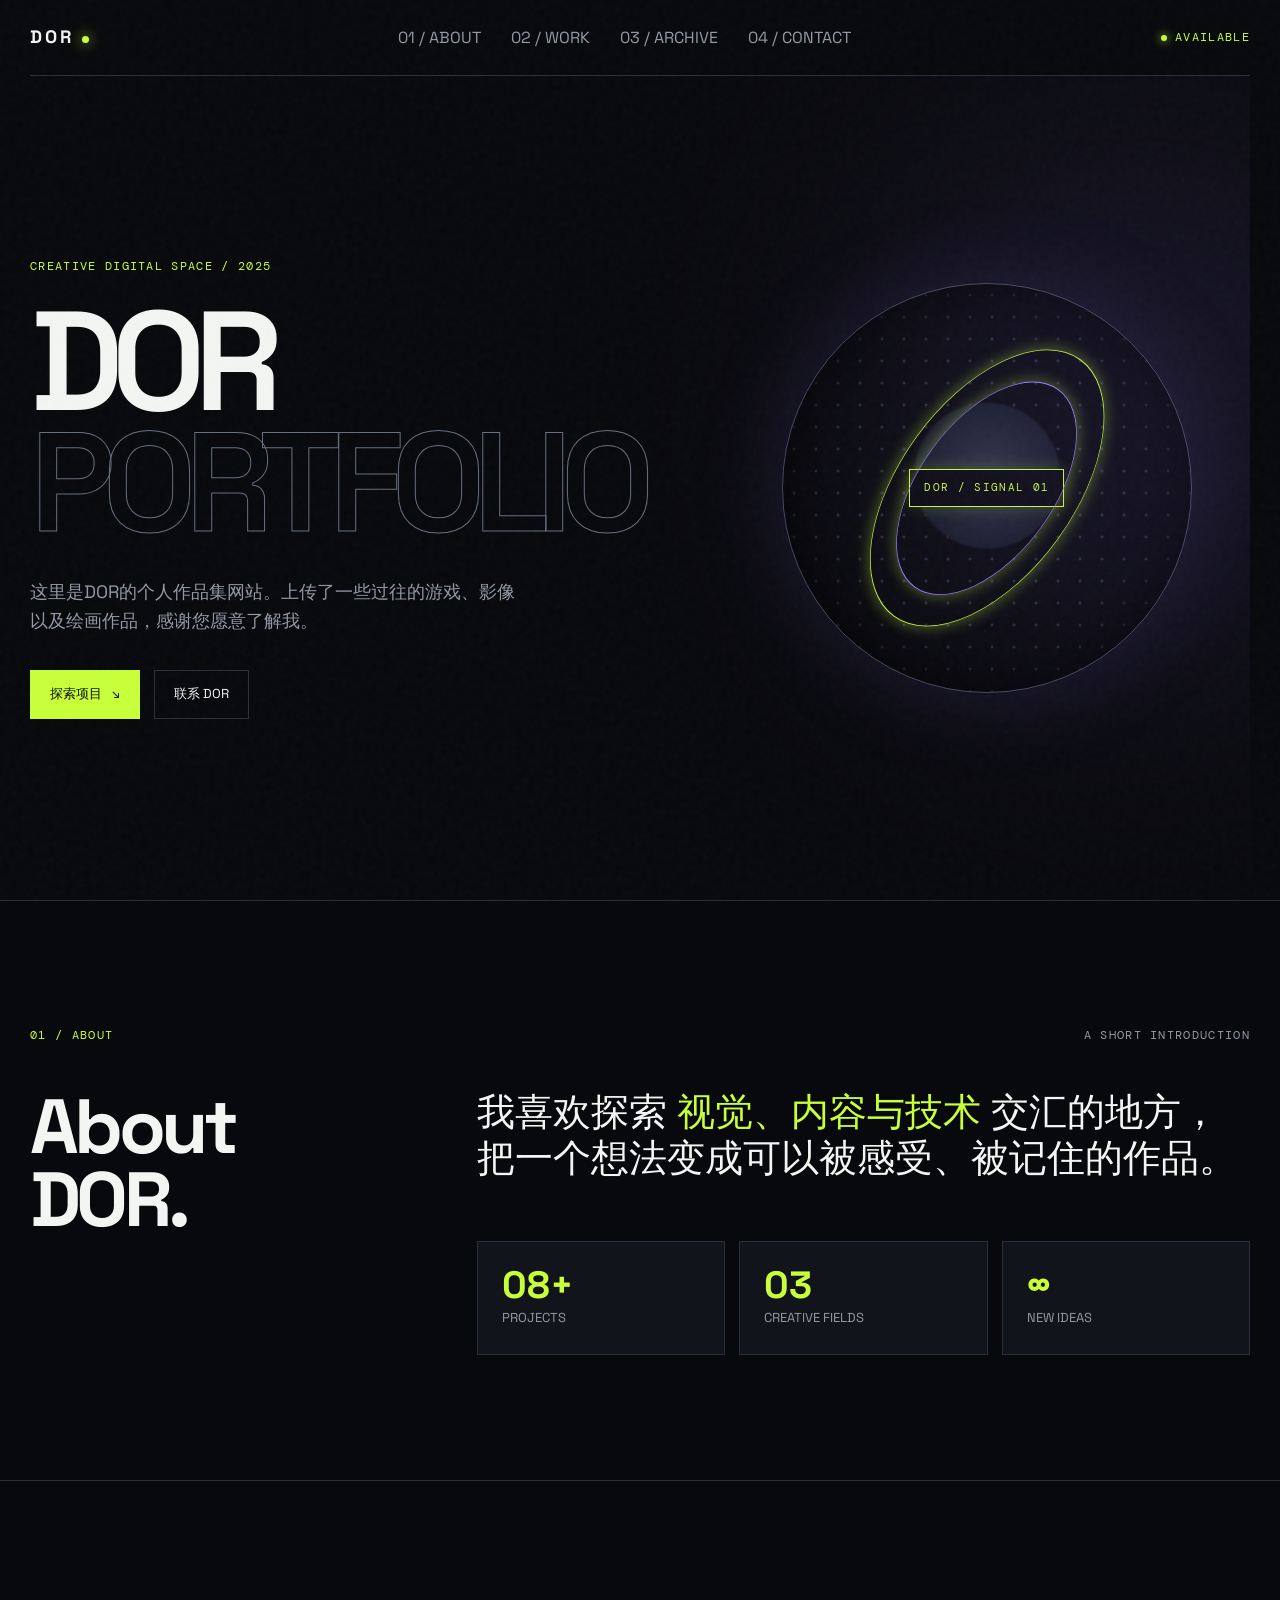
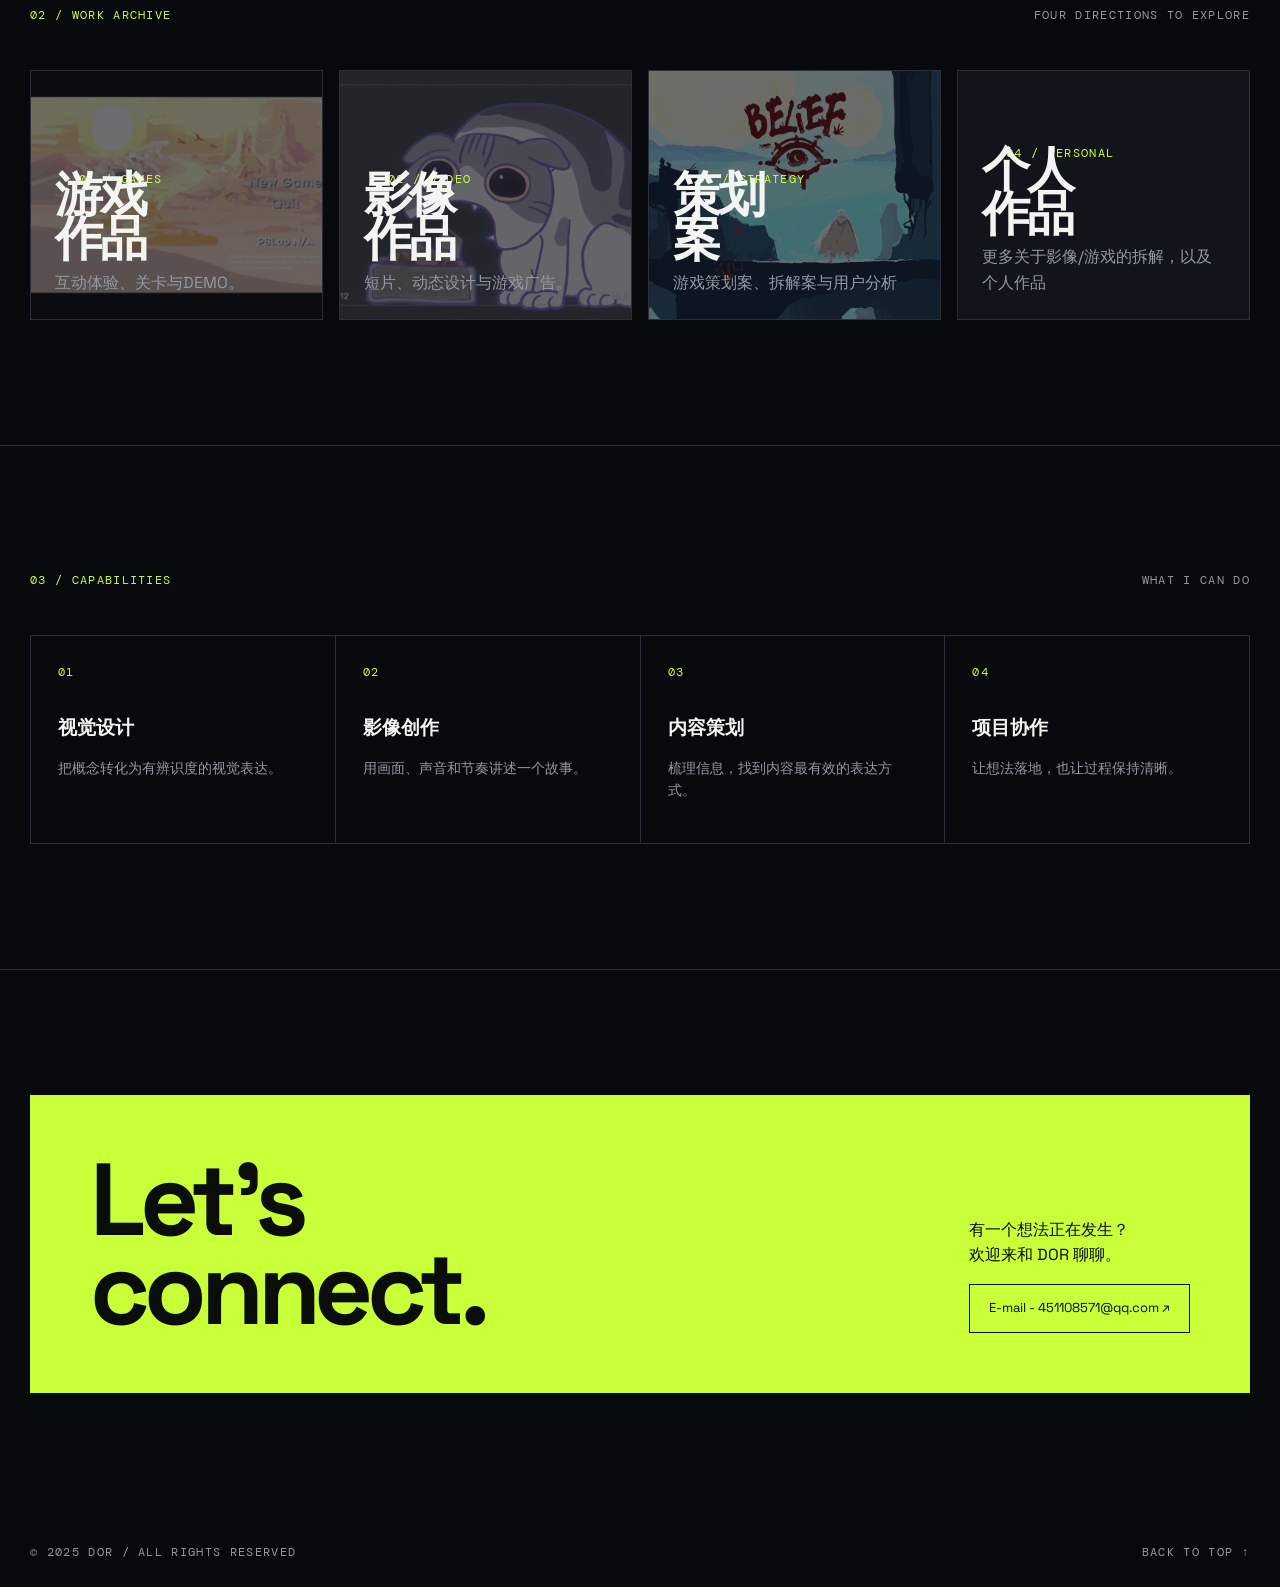
==== commit d3cbc046: "Update contact email address" ====
--- a/index.html
+++ b/index.html
@@ -40,7 +40,7 @@
 
 <section class="section" id="archive"><div class="container"><div class="section-head"><span class="section-index mono">02 / WORK ARCHIVE</span><span class="mono" style="color:var(--muted)">FOUR DIRECTIONS TO EXPLORE</span></div><div class="category-grid"><a class="category-card" href="#games"><img class="category-cover" src="assets/videos/games-cover.jpg" alt="游戏作品封面"><span class="category-no mono">01 / GAMES</span><h3>游戏<br>作品</h3><p>互动体验、关卡与DEMO。</p></a><a class="category-card" href="#video"><img class="category-cover" src="assets/videos/video-archive-cover.png" alt="影像作品封面"><span class="category-no mono">02 / VIDEO</span><h3>影像<br>作品</h3><p>短片、动态设计与游戏广告。</p></a><a class="category-card" href="#strategy"><img class="category-cover" src="assets/docs/belief-cover.png" alt="策划案封面"><span class="category-no mono">03 / STRATEGY</span><h3>策划<br>案</h3><p>游戏策划案、拆解案与用户分析</p></a><a class="category-card" href="#personal"><span class="category-no mono">04 / PERSONAL</span><h3>个人<br>作品</h3><p>更多关于影像/游戏的拆解，以及个人作品</p></a></div></div></section>
 <section class="section" id="skills"><div class="container"><div class="section-head"><span class="section-index mono">03 / CAPABILITIES</span><span class="mono" style="color:var(--muted)">WHAT I CAN DO</span></div><div class="skills"><div class="skill"><span class="skill-no mono">01</span><b>视觉设计</b><p>把概念转化为有辨识度的视觉表达。</p></div><div class="skill"><span class="skill-no mono">02</span><b>影像创作</b><p>用画面、声音和节奏讲述一个故事。</p></div><div class="skill"><span class="skill-no mono">03</span><b>内容策划</b><p>梳理信息，找到内容最有效的表达方式。</p></div><div class="skill"><span class="skill-no mono">04</span><b>项目协作</b><p>让想法落地，也让过程保持清晰。</p></div></div></div></section>
-<section class="section" id="contact"><div class="container"><div class="contact"><h2>Let's<br>connect.</h2><div><p>有一个想法正在发生？<br>欢迎来和 DOR 聊聊。</p><a class="btn" href="mailto:hello@dor.example">hello@dor.example ↗</a></div></div></div></section>
+<section class="section" id="contact"><div class="container"><div class="contact"><h2>Let's<br>connect.</h2><div><p>有一个想法正在发生？<br>欢迎来和 DOR 聊聊。</p><a class="btn" href="mailto:451108571@qq.com">E-mail - 451108571@qq.com ↗</a></div></div></div></section>
 </div>
 <section class="category-view" id="games" data-view="games"><div class="container"><div class="view-top"><div><span class="section-index mono">01 / GAMES</span><h1>游戏<br><span>作品</span></h1><p class="view-copy">互动体验、关卡与DEMO。这里会收录游戏原型、交互叙事和可玩的作品。</p></div><a class="view-back mono" href="#archive">← 返回作品板块</a></div><div class="archive-grid"><article class="archive-card"><div class="game-media"><video controls playsinline preload="none" poster="assets/videos/game-cover-1.jpg"><source src="assets/videos/game-1.mp4" type="video/mp4">你的浏览器不支持视频播放。</video></div><div><span class="archive-tag mono">FEATURED / 001</span><h2>游戏作品 01</h2><p>《悠·田》农耕主题挂机休闲游戏</p></div><span class="mono">GAMEPLAY VIDEO ↗</span></article><article class="archive-card"><div class="game-media"><video controls playsinline preload="none" poster="assets/videos/game-2-cover.jpg"><source src="assets/videos/game-2.mp4" type="video/mp4">你的浏览器不支持视频播放。</video></div><div><span class="archive-tag mono">FEATURED / 002</span><h2>游戏作品 02</h2><p>《关于我变成面包人那件事》动作冒险游戏</p></div><span class="mono">GAMEPLAY VIDEO ↗</span></article><article class="archive-card"><div class="game-media"><video controls playsinline preload="none" poster="assets/videos/game-3-cover.jpg"><source src="assets/videos/game-3.mp4" type="video/mp4">你的浏览器不支持视频播放。</video></div><div><span class="archive-tag mono">FEATURED / 003</span><h2>游戏作品 03</h2><p>《等待风来》模拟经营类游戏</p></div><span class="mono">GAMEPLAY VIDEO ↗</span></article><article class="archive-card"><div class="game-media"><video controls playsinline preload="none" poster="assets/videos/games-4-cover.png"><source src="assets/videos/games-4.mp4" type="video/mp4">你的浏览器不支持视频播放。</video></div><div><span class="archive-tag mono">FEATURED / 004</span><h2>游戏作品 04</h2><p>《游戏开始在一周目后》动作冒险游戏</p></div><span class="mono">GAMEPLAY VIDEO ↗</span></article><article class="archive-card"><div class="game-media"><video controls playsinline preload="none" poster="assets/videos/game-5-cover.png"><source src="assets/videos/game-5-1.mp4" type="video/mp4">你的浏览器不支持视频播放。</video></div><div><span class="archive-tag mono">FEATURED / 005</span><h2>游戏作品 05</h2><p>《诗尔华的十天》角色扮演类游戏</p></div><span class="mono">GAMEPLAY VIDEO ↗</span></article><article class="archive-card"><div class="game-media"><video controls playsinline preload="none" poster="assets/videos/game-6-cover.png"><source src="assets/videos/game-6.mp4" type="video/mp4">你的浏览器不支持视频播放。</video></div><div><span class="archive-tag mono">FEATURED / 006</span><h2>游戏作品 06</h2><p>《Toroni Zero》2D像素平台跳跃+解谜</p></div><span class="mono">GAMEPLAY VIDEO ↗</span></article><article class="archive-card"><div class="game-media"><video controls playsinline preload="none" poster="assets/videos/game-7-cover.png"><source src="assets/videos/game-7-1.mp4" type="video/mp4">你的浏览器不支持视频播放。</video></div><div><span class="archive-tag mono">FEATURED / 007</span><h2>游戏作品 07</h2><p>《跌入梦境》休闲解密类游戏</p></div><span class="mono">GAMEPLAY VIDEO ↗</span></article><article class="archive-card"><div class="game-media"><video controls playsinline preload="none" poster="assets/videos/game-8-cover.png"><source src="assets/videos/game-8-1.mp4" type="video/mp4">你的浏览器不支持视频播放。</video></div><div><span class="archive-tag mono">FEATURED / 008</span><h2>游戏作品 08</h2><p>《Belief》动作冒险类游戏</p></div><span class="mono">GAMEPLAY VIDEO ↗</span></article><article class="archive-card"><div class="game-media"><video controls playsinline preload="none" poster="assets/videos/game-9-cover.png"><source src="assets/videos/game-9.mp4" type="video/mp4">你的浏览器不支持视频播放。</video></div><div><span class="archive-tag mono">FEATURED / 009</span><h2>游戏作品 09</h2><p>《Farm Feud》试玩广告</p></div><span class="mono">GAMEPLAY VIDEO ↗</span></article><article class="archive-card placeholder"><div><span class="mono">OPEN SLOT / 010</span><strong>+</strong></div><p>上传下一个游戏作品</p></article></div><p class="view-note mono">更新方式：复制一个卡片，替换标题、描述与链接即可。</p></div></section>
 <section class="category-view" id="video" data-view="video"><div class="container"><div class="view-top"><div><span class="section-index mono">02 / VIDEO</span><h1>影像<br><span>作品</span></h1><p class="view-copy">短片、动态设计与游戏广告。适合放置视频封面、播放器链接、幕后花絮和系列作品。</p></div><a class="view-back mono" href="#archive">← 返回作品板块</a></div><div class="archive-grid"><article class="archive-card video-archive-card"><div class="video-media"><video controls playsinline preload="none" poster="assets/videos/video-1-cover.png"><source src="assets/videos/video-1.mp4" type="video/mp4">你的浏览器不支持视频播放。</video></div><div><span class="archive-tag mono">FEATURED / 001</span><h2>广告作品 01</h2><p>《Farm Feud》游戏广告素材</p></div><span class="mono">VIDEO / AD ↗</span></article><article class="archive-card video-archive-card"><div class="video-media"><video controls playsinline preload="none" poster="assets/videos/video-2-cover.png"><source src="assets/videos/video-2.mp4" type="video/mp4">你的浏览器不支持视频播放。</video></div><div><span class="archive-tag mono">FEATURED / 002</span><h2>广告作品 02</h2><p>《Farm Feud》游戏广告素材</p></div><span class="mono">VIDEO / AD ↗</span></article><article class="archive-card video-archive-card"><div class="video-media"><video controls playsinline preload="none" poster="assets/videos/video-3-cover.png"><source src="assets/videos/video-3.mp4" type="video/mp4">你的浏览器不支持视频播放。</video></div><div><span class="archive-tag mono">FEATURED / 003</span><h2>广告作品 03</h2><p>《Farm Feud》游戏广告素材</p></div><span class="mono">VIDEO / AD ↗</span></article><article class="archive-card video-archive-card"><div class="video-media"><video controls playsinline preload="none" poster="assets/videos/video-4-cover.png"><source src="assets/videos/video-4.mp4" type="video/mp4">你的浏览器不支持视频播放。</video></div><div><span class="archive-tag mono">FEATURED / 004</span><h2>广告作品 04</h2><p>《Farm Feud》游戏广告素材</p></div><span class="mono">VIDEO / AD ↗</span></article><article class="archive-card placeholder"><div><span class="mono">OPEN SLOT / 005</span><strong>+</strong></div><p>上传下一个影像作品</p></article></div><p class="view-note mono">更新方式：把视频链接替换到对应卡片，或添加新的 archive-card。</p></div></section>
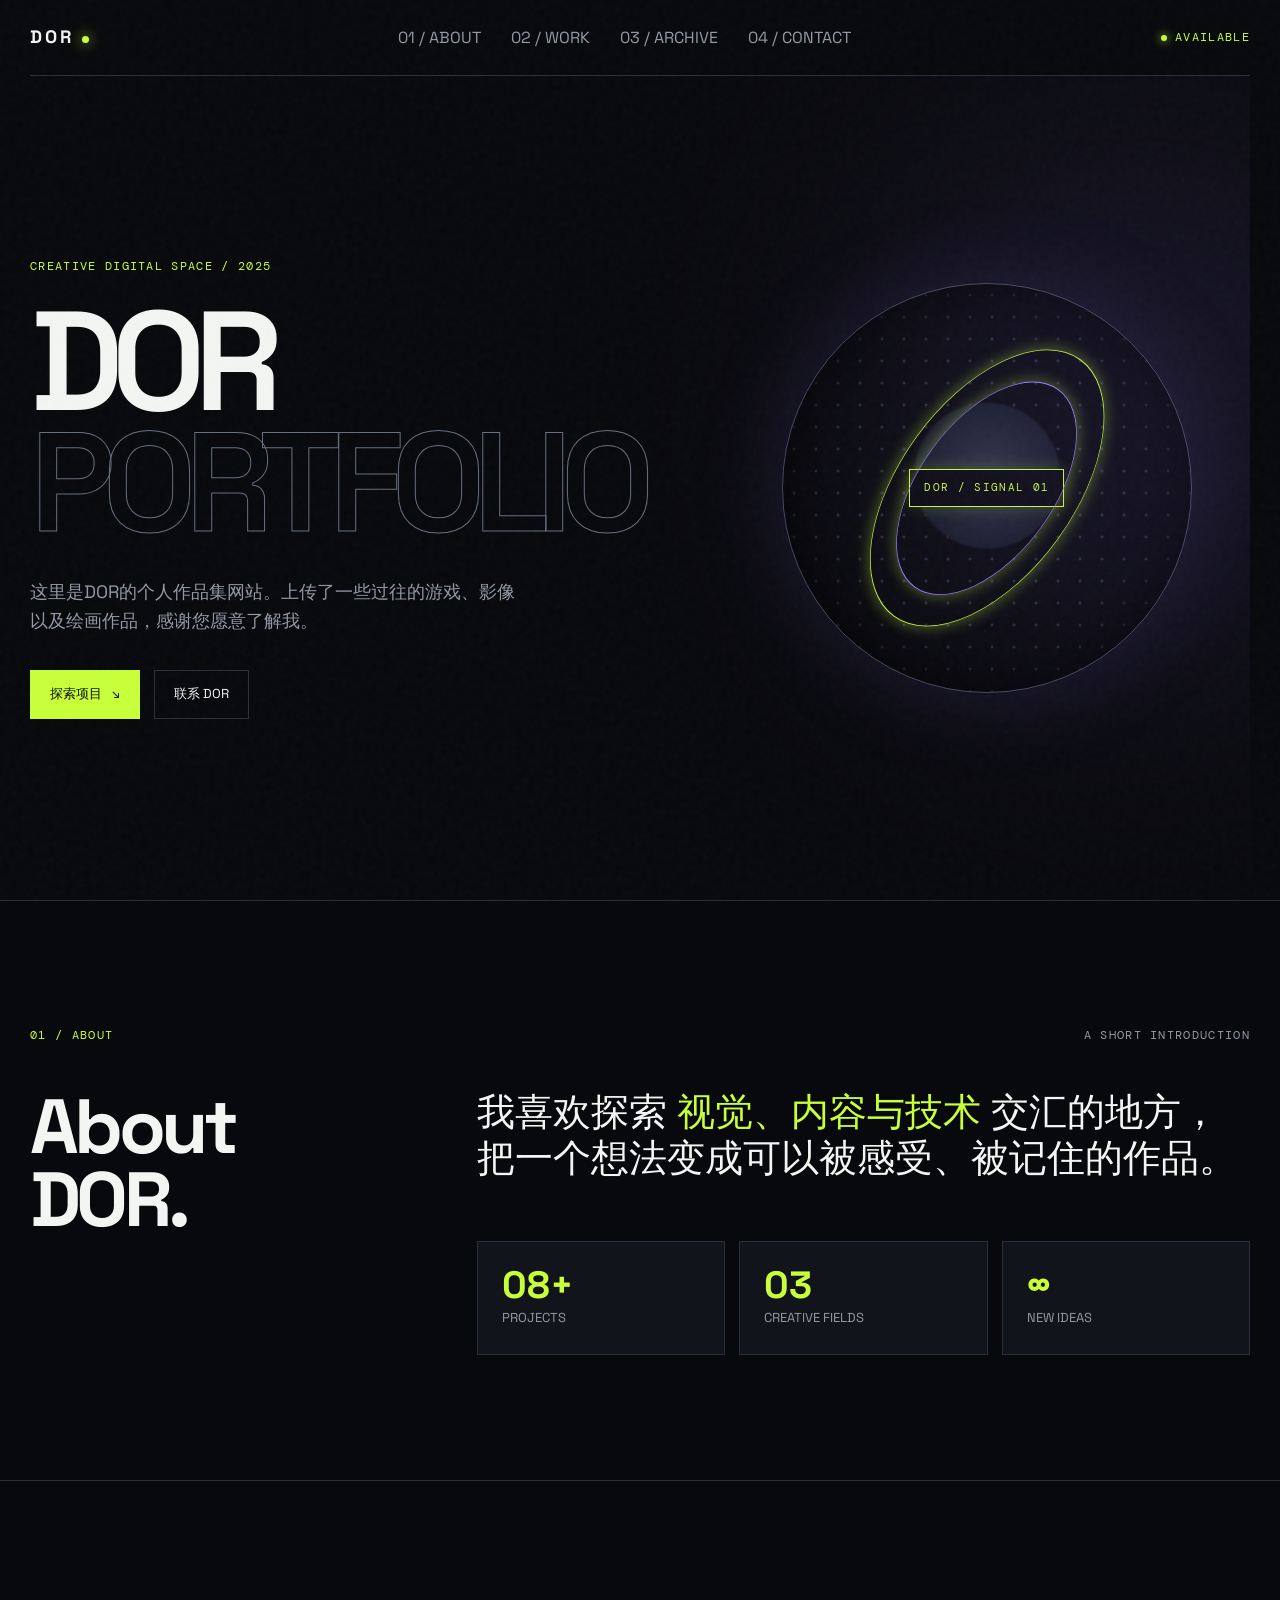
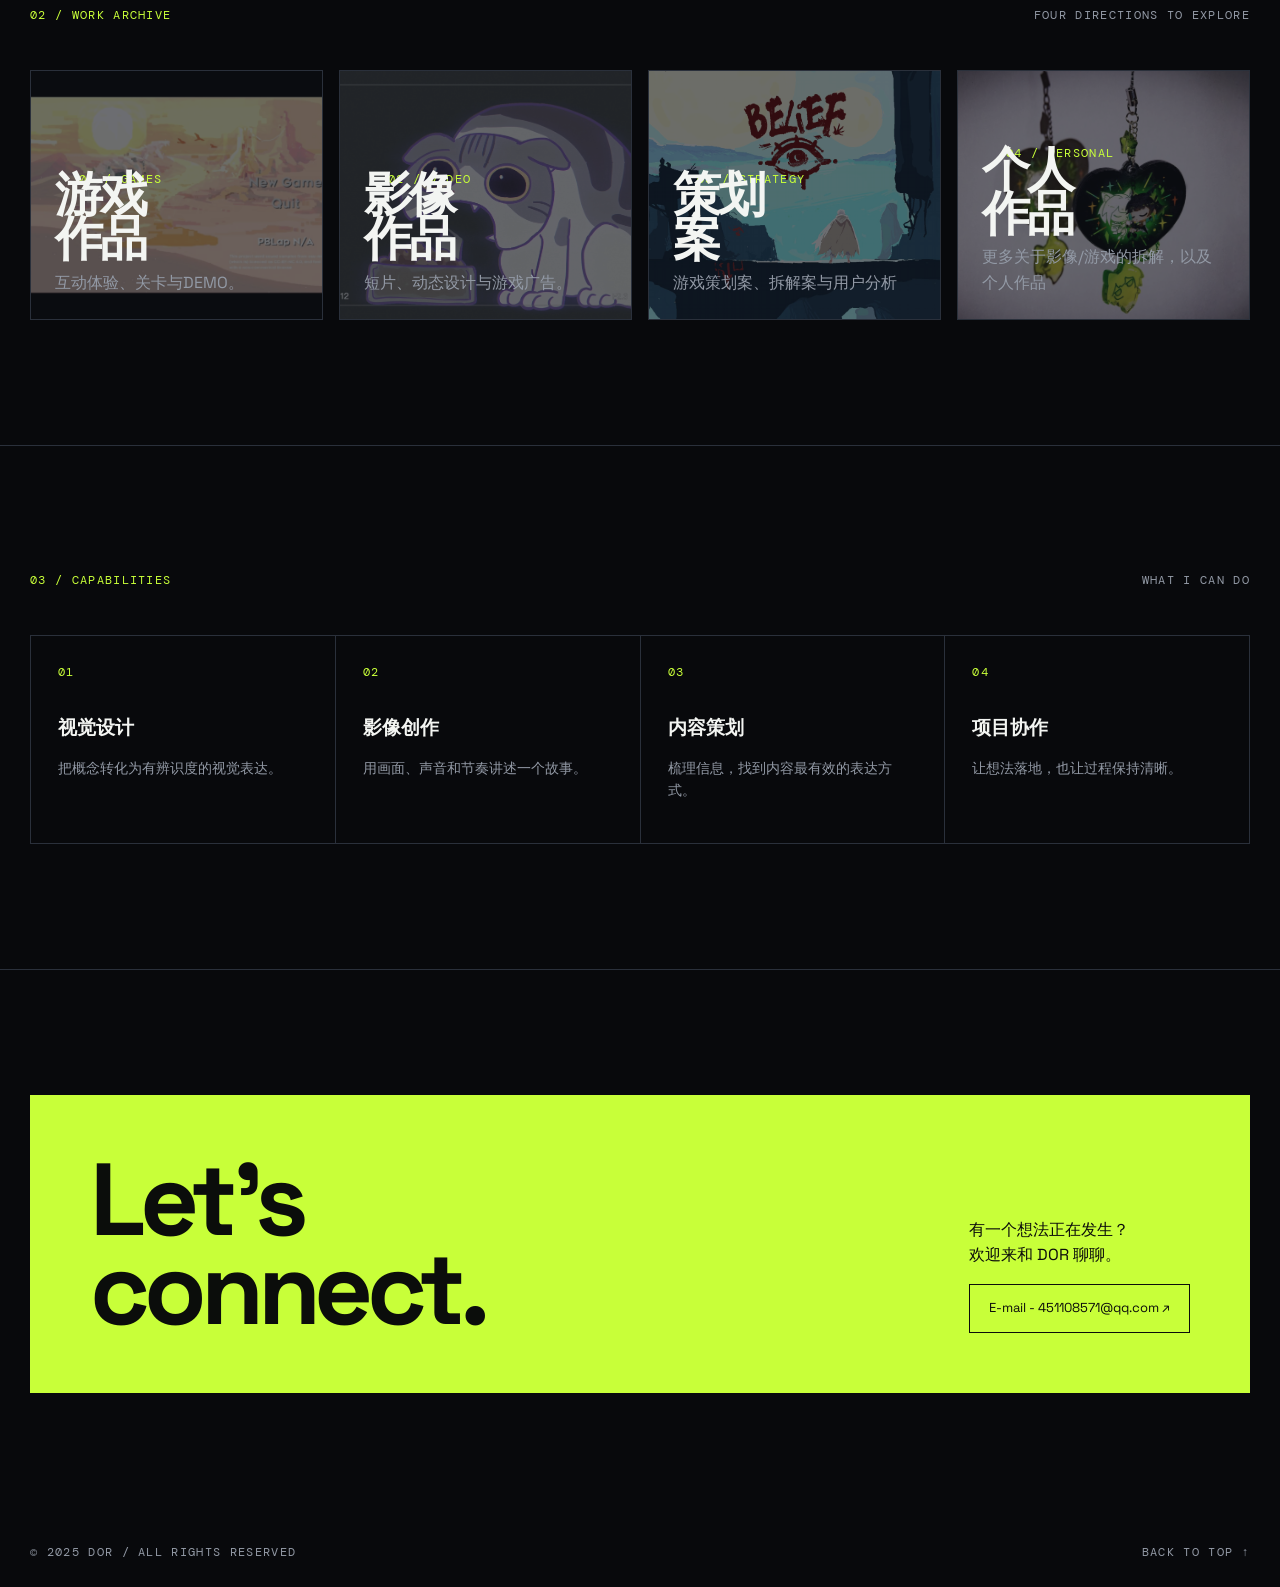
==== commit e1153e32: "Add personal archive cover image" ====
--- a/index.html
+++ b/index.html
@@ -24,7 +24,8 @@
 .archive-card:has(video[poster$="game-9-cover.png"]){align-self:start}
 .video-media{margin:-24px -24px 22px;aspect-ratio:9/16;background:#050608;overflow:hidden}
 .video-media video{display:block;width:100%;height:100%;object-fit:contain;background:#050608}
-.video-archive-card{align-self:start}
+.video-archive-card{align-self:start}.pdf-archive-card{grid-column:span 2;min-height:420px}.pdf-archive-card .archive-cover{opacity:.42;filter:saturate(.72) contrast(1.08)}.pdf-meta{color:var(--lime)!important;margin-top:18px!important}.pdf-actions{display:flex;gap:12px;flex-wrap:wrap;margin-top:24px}
+@media(max-width:520px){.pdf-archive-card{grid-column:span 1}}
 </style>
 </head>
 <body>
@@ -38,14 +39,14 @@
 <section class="container hero"><div><div class="eyebrow mono">CREATIVE DIGITAL SPACE / 2025</div><h1>DOR<br><span>PORTFOLIO</span></h1><p class="hero-copy">这里是DOR的个人作品集网站。上传了一些过往的游戏、影像以及绘画作品，感谢您愿意了解我。</p><div class="hero-actions"><a class="btn primary" href="#archive">探索项目 <span>↘</span></a><a class="btn" href="#contact">联系 DOR</a></div></div><div class="orb"><div class="orb-label mono">DOR / SIGNAL 01</div></div></section>
 <section class="section" id="about"><div class="container"><div class="section-head"><span class="section-index mono">01 / ABOUT</span><span class="mono" style="color:var(--muted)">A SHORT INTRODUCTION</span></div><div class="intro"><h2>About<br>DOR.</h2><div><p>我喜欢探索 <em>视觉、内容与技术</em> 交汇的地方，把一个想法变成可以被感受、被记住的作品。</p><div class="stats"><div class="stat"><strong>08+</strong><span>PROJECTS</span></div><div class="stat"><strong>03</strong><span>CREATIVE FIELDS</span></div><div class="stat"><strong>∞</strong><span>NEW IDEAS</span></div></div></div></div></div></section>
 
-<section class="section" id="archive"><div class="container"><div class="section-head"><span class="section-index mono">02 / WORK ARCHIVE</span><span class="mono" style="color:var(--muted)">FOUR DIRECTIONS TO EXPLORE</span></div><div class="category-grid"><a class="category-card" href="#games"><img class="category-cover" src="assets/videos/games-cover.jpg" alt="游戏作品封面"><span class="category-no mono">01 / GAMES</span><h3>游戏<br>作品</h3><p>互动体验、关卡与DEMO。</p></a><a class="category-card" href="#video"><img class="category-cover" src="assets/videos/video-archive-cover.png" alt="影像作品封面"><span class="category-no mono">02 / VIDEO</span><h3>影像<br>作品</h3><p>短片、动态设计与游戏广告。</p></a><a class="category-card" href="#strategy"><img class="category-cover" src="assets/docs/belief-cover.png" alt="策划案封面"><span class="category-no mono">03 / STRATEGY</span><h3>策划<br>案</h3><p>游戏策划案、拆解案与用户分析</p></a><a class="category-card" href="#personal"><span class="category-no mono">04 / PERSONAL</span><h3>个人<br>作品</h3><p>更多关于影像/游戏的拆解，以及个人作品</p></a></div></div></section>
+<section class="section" id="archive"><div class="container"><div class="section-head"><span class="section-index mono">02 / WORK ARCHIVE</span><span class="mono" style="color:var(--muted)">FOUR DIRECTIONS TO EXPLORE</span></div><div class="category-grid"><a class="category-card" href="#games"><img class="category-cover" src="assets/videos/games-cover.jpg" alt="游戏作品封面"><span class="category-no mono">01 / GAMES</span><h3>游戏<br>作品</h3><p>互动体验、关卡与DEMO。</p></a><a class="category-card" href="#video"><img class="category-cover" src="assets/videos/video-archive-cover.png" alt="影像作品封面"><span class="category-no mono">02 / VIDEO</span><h3>影像<br>作品</h3><p>短片、动态设计与游戏广告。</p></a><a class="category-card" href="#strategy"><img class="category-cover" src="assets/docs/belief-cover.png" alt="策划案封面"><span class="category-no mono">03 / STRATEGY</span><h3>策划<br>案</h3><p>游戏策划案、拆解案与用户分析</p></a><a class="category-card" href="#personal"><img class="category-cover" src="assets/docs/personal-cover.png" alt="个人作品封面"><span class="category-no mono">04 / PERSONAL</span><h3>个人<br>作品</h3><p>更多关于影像/游戏的拆解，以及个人作品</p></a></div></div></section>
 <section class="section" id="skills"><div class="container"><div class="section-head"><span class="section-index mono">03 / CAPABILITIES</span><span class="mono" style="color:var(--muted)">WHAT I CAN DO</span></div><div class="skills"><div class="skill"><span class="skill-no mono">01</span><b>视觉设计</b><p>把概念转化为有辨识度的视觉表达。</p></div><div class="skill"><span class="skill-no mono">02</span><b>影像创作</b><p>用画面、声音和节奏讲述一个故事。</p></div><div class="skill"><span class="skill-no mono">03</span><b>内容策划</b><p>梳理信息，找到内容最有效的表达方式。</p></div><div class="skill"><span class="skill-no mono">04</span><b>项目协作</b><p>让想法落地，也让过程保持清晰。</p></div></div></div></section>
 <section class="section" id="contact"><div class="container"><div class="contact"><h2>Let's<br>connect.</h2><div><p>有一个想法正在发生？<br>欢迎来和 DOR 聊聊。</p><a class="btn" href="mailto:451108571@qq.com">E-mail - 451108571@qq.com ↗</a></div></div></div></section>
 </div>
 <section class="category-view" id="games" data-view="games"><div class="container"><div class="view-top"><div><span class="section-index mono">01 / GAMES</span><h1>游戏<br><span>作品</span></h1><p class="view-copy">互动体验、关卡与DEMO。这里会收录游戏原型、交互叙事和可玩的作品。</p></div><a class="view-back mono" href="#archive">← 返回作品板块</a></div><div class="archive-grid"><article class="archive-card"><div class="game-media"><video controls playsinline preload="none" poster="assets/videos/game-cover-1.jpg"><source src="assets/videos/game-1.mp4" type="video/mp4">你的浏览器不支持视频播放。</video></div><div><span class="archive-tag mono">FEATURED / 001</span><h2>游戏作品 01</h2><p>《悠·田》农耕主题挂机休闲游戏</p></div><span class="mono">GAMEPLAY VIDEO ↗</span></article><article class="archive-card"><div class="game-media"><video controls playsinline preload="none" poster="assets/videos/game-2-cover.jpg"><source src="assets/videos/game-2.mp4" type="video/mp4">你的浏览器不支持视频播放。</video></div><div><span class="archive-tag mono">FEATURED / 002</span><h2>游戏作品 02</h2><p>《关于我变成面包人那件事》动作冒险游戏</p></div><span class="mono">GAMEPLAY VIDEO ↗</span></article><article class="archive-card"><div class="game-media"><video controls playsinline preload="none" poster="assets/videos/game-3-cover.jpg"><source src="assets/videos/game-3.mp4" type="video/mp4">你的浏览器不支持视频播放。</video></div><div><span class="archive-tag mono">FEATURED / 003</span><h2>游戏作品 03</h2><p>《等待风来》模拟经营类游戏</p></div><span class="mono">GAMEPLAY VIDEO ↗</span></article><article class="archive-card"><div class="game-media"><video controls playsinline preload="none" poster="assets/videos/games-4-cover.png"><source src="assets/videos/games-4.mp4" type="video/mp4">你的浏览器不支持视频播放。</video></div><div><span class="archive-tag mono">FEATURED / 004</span><h2>游戏作品 04</h2><p>《游戏开始在一周目后》动作冒险游戏</p></div><span class="mono">GAMEPLAY VIDEO ↗</span></article><article class="archive-card"><div class="game-media"><video controls playsinline preload="none" poster="assets/videos/game-5-cover.png"><source src="assets/videos/game-5-1.mp4" type="video/mp4">你的浏览器不支持视频播放。</video></div><div><span class="archive-tag mono">FEATURED / 005</span><h2>游戏作品 05</h2><p>《诗尔华的十天》角色扮演类游戏</p></div><span class="mono">GAMEPLAY VIDEO ↗</span></article><article class="archive-card"><div class="game-media"><video controls playsinline preload="none" poster="assets/videos/game-6-cover.png"><source src="assets/videos/game-6.mp4" type="video/mp4">你的浏览器不支持视频播放。</video></div><div><span class="archive-tag mono">FEATURED / 006</span><h2>游戏作品 06</h2><p>《Toroni Zero》2D像素平台跳跃+解谜</p></div><span class="mono">GAMEPLAY VIDEO ↗</span></article><article class="archive-card"><div class="game-media"><video controls playsinline preload="none" poster="assets/videos/game-7-cover.png"><source src="assets/videos/game-7-1.mp4" type="video/mp4">你的浏览器不支持视频播放。</video></div><div><span class="archive-tag mono">FEATURED / 007</span><h2>游戏作品 07</h2><p>《跌入梦境》休闲解密类游戏</p></div><span class="mono">GAMEPLAY VIDEO ↗</span></article><article class="archive-card"><div class="game-media"><video controls playsinline preload="none" poster="assets/videos/game-8-cover.png"><source src="assets/videos/game-8-1.mp4" type="video/mp4">你的浏览器不支持视频播放。</video></div><div><span class="archive-tag mono">FEATURED / 008</span><h2>游戏作品 08</h2><p>《Belief》动作冒险类游戏</p></div><span class="mono">GAMEPLAY VIDEO ↗</span></article><article class="archive-card"><div class="game-media"><video controls playsinline preload="none" poster="assets/videos/game-9-cover.png"><source src="assets/videos/game-9.mp4" type="video/mp4">你的浏览器不支持视频播放。</video></div><div><span class="archive-tag mono">FEATURED / 009</span><h2>游戏作品 09</h2><p>《Farm Feud》试玩广告</p></div><span class="mono">GAMEPLAY VIDEO ↗</span></article><article class="archive-card placeholder"><div><span class="mono">OPEN SLOT / 010</span><strong>+</strong></div><p>上传下一个游戏作品</p></article></div><p class="view-note mono">更新方式：复制一个卡片，替换标题、描述与链接即可。</p></div></section>
 <section class="category-view" id="video" data-view="video"><div class="container"><div class="view-top"><div><span class="section-index mono">02 / VIDEO</span><h1>影像<br><span>作品</span></h1><p class="view-copy">短片、动态设计与游戏广告。适合放置视频封面、播放器链接、幕后花絮和系列作品。</p></div><a class="view-back mono" href="#archive">← 返回作品板块</a></div><div class="archive-grid"><article class="archive-card video-archive-card"><div class="video-media"><video controls playsinline preload="none" poster="assets/videos/video-1-cover.png"><source src="assets/videos/video-1.mp4" type="video/mp4">你的浏览器不支持视频播放。</video></div><div><span class="archive-tag mono">FEATURED / 001</span><h2>广告作品 01</h2><p>《Farm Feud》游戏广告素材</p></div><span class="mono">VIDEO / AD ↗</span></article><article class="archive-card video-archive-card"><div class="video-media"><video controls playsinline preload="none" poster="assets/videos/video-2-cover.png"><source src="assets/videos/video-2.mp4" type="video/mp4">你的浏览器不支持视频播放。</video></div><div><span class="archive-tag mono">FEATURED / 002</span><h2>广告作品 02</h2><p>《Farm Feud》游戏广告素材</p></div><span class="mono">VIDEO / AD ↗</span></article><article class="archive-card video-archive-card"><div class="video-media"><video controls playsinline preload="none" poster="assets/videos/video-3-cover.png"><source src="assets/videos/video-3.mp4" type="video/mp4">你的浏览器不支持视频播放。</video></div><div><span class="archive-tag mono">FEATURED / 003</span><h2>广告作品 03</h2><p>《Farm Feud》游戏广告素材</p></div><span class="mono">VIDEO / AD ↗</span></article><article class="archive-card video-archive-card"><div class="video-media"><video controls playsinline preload="none" poster="assets/videos/video-4-cover.png"><source src="assets/videos/video-4.mp4" type="video/mp4">你的浏览器不支持视频播放。</video></div><div><span class="archive-tag mono">FEATURED / 004</span><h2>广告作品 04</h2><p>《Farm Feud》游戏广告素材</p></div><span class="mono">VIDEO / AD ↗</span></article><article class="archive-card placeholder"><div><span class="mono">OPEN SLOT / 005</span><strong>+</strong></div><p>上传下一个影像作品</p></article></div><p class="view-note mono">更新方式：把视频链接替换到对应卡片，或添加新的 archive-card。</p></div></section>
-<section class="category-view" id="strategy" data-view="strategy"><div class="container"><div class="view-top"><div><span class="section-index mono">03 / STRATEGY</span><h1>策划<br><span>案</span></h1><p class="view-copy">游戏策划案、拆解案与用户分析。用清晰的结构展示洞察、概念、执行与结果。</p></div><a class="view-back mono" href="#archive">← 返回作品板块</a></div><div class="archive-grid"><article class="archive-card placeholder"><div><span class="mono">OPEN SLOT / 001</span><strong>+</strong></div><p>上传第一份策划案</p></article><article class="archive-card placeholder"><div><span class="mono">OPEN SLOT / 002</span><strong>+</strong></div><p>上传下一份策划案</p></article><article class="archive-card placeholder"><div><span class="mono">OPEN SLOT / 003</span><strong>+</strong></div><p>上传下一份策划案</p></article></div><p class="view-note mono">更新方式：补充项目背景、职责、策略与成果，保持每张卡片信息简洁。</p></div></section>
-<section class="category-view" id="personal" data-view="personal"><div class="container"><div class="view-top"><div><span class="section-index mono">04 / PERSONAL</span><h1>个人<br><span>作品</span></h1><p class="view-copy">更多关于影像/游戏的拆解，以及个人作品。记录个人实验、插画、文字、代码和其他正在发生的创作。</p></div><a class="view-back mono" href="#archive">← 返回作品板块</a></div><div class="archive-grid"><article class="archive-card"><div><span class="archive-tag mono">FEATURED / 001</span><h2>New Rituals</h2><p>一套关于日常、秩序与个人表达的视觉练习。</p></div><span class="mono">PERSONAL STUDY ↗</span></article><article class="archive-card placeholder"><div><span class="mono">OPEN SLOT / 002</span><strong>+</strong></div><p>上传下一个个人作品</p></article><article class="archive-card placeholder"><div><span class="mono">OPEN SLOT / 003</span><strong>+</strong></div><p>上传下一个个人作品</p></article></div><p class="view-note mono">更新方式：这里可以自由放入任何不属于前三类的作品。</p></div></section>
+<section class="category-view" id="strategy" data-view="strategy"><div class="container"><div class="view-top"><div><span class="section-index mono">03 / STRATEGY</span><h1>策划<br><span>案</span></h1><p class="view-copy">游戏策划案、拆解案与用户分析。用清晰的结构展示洞察、概念、执行与结果。</p></div><a class="view-back mono" href="#archive">← 返回作品板块</a></div><div class="archive-grid"><article class="archive-card has-cover pdf-archive-card"><img class="archive-cover" src="assets/docs/belief-cover.png" alt="Belief 游戏策划案封面"><div><span class="archive-tag mono">FEATURED / 001 · PDF</span><h2>Belief<br>游戏策划案</h2><p>像素风 2D 横版卷轴动作冒险游戏。</p><p class="pdf-meta mono">GAME DESIGN / PDF</p></div><div class="pdf-actions"><a class="btn primary" href="assets/docs/belief-game-design.pdf" target="_blank" rel="noopener">OPEN PDF ↗</a><a class="btn" href="assets/docs/belief-game-design.pdf" download>DOWNLOAD PDF ↓</a></div></article><article class="archive-card placeholder"><div><span class="mono">OPEN SLOT / 002</span><strong>+</strong></div><p>上传下一份策划案</p></article><article class="archive-card placeholder"><div><span class="mono">OPEN SLOT / 003</span><strong>+</strong></div><p>上传下一份策划案</p></article></div><p class="view-note mono">更新方式：补充项目背景、职责、策略与成果，保持每张卡片信息简洁。</p></div></section>
+<section class="category-view" id="personal" data-view="personal"><div class="container"><div class="view-top"><div><span class="section-index mono">04 / PERSONAL</span><h1>个人<br><span>作品</span></h1><p class="view-copy">更多关于影像/游戏的拆解，以及个人作品。记录个人实验、插画、文字、代码和其他正在发生的创作。</p></div><a class="view-back mono" href="#archive">← 返回作品板块</a></div><div class="archive-grid"><article class="archive-card has-cover pdf-archive-card"><img class="archive-cover" src="assets/docs/portfolio-v3-cover.png" alt="设计作品集封面"><div><span class="archive-tag mono">FEATURED / 001 · PDF</span><h2>设计作品集<br>2020-2026</h2><p>IP设计、动画、插画与游戏作品整理。</p><p class="pdf-meta mono">43 PAGES / PDF</p></div><div class="pdf-actions"><a class="btn primary" href="assets/docs/portfolio-v3.pdf" target="_blank" rel="noopener">OPEN PDF ↗</a><a class="btn" href="assets/docs/portfolio-v3.pdf" download>DOWNLOAD PDF ↓</a></div></article><article class="archive-card placeholder"><div><span class="mono">OPEN SLOT / 002</span><strong>+</strong></div><p>上传下一个个人作品</p></article><article class="archive-card placeholder"><div><span class="mono">OPEN SLOT / 003</span><strong>+</strong></div><p>上传下一个个人作品</p></article></div><p class="view-note mono">更新方式：这里可以自由放入任何不属于前三类的作品。</p></div></section>
 </main>
 <footer class="container footer mono"><span>© 2025 DOR / ALL RIGHTS RESERVED</span><a href="#top">BACK TO TOP ↑</a></footer>
 <script>document.querySelectorAll('.navlinks a').forEach(a=>a.addEventListener('click',()=>document.getElementById('navlinks').classList.remove('open')));</script>
